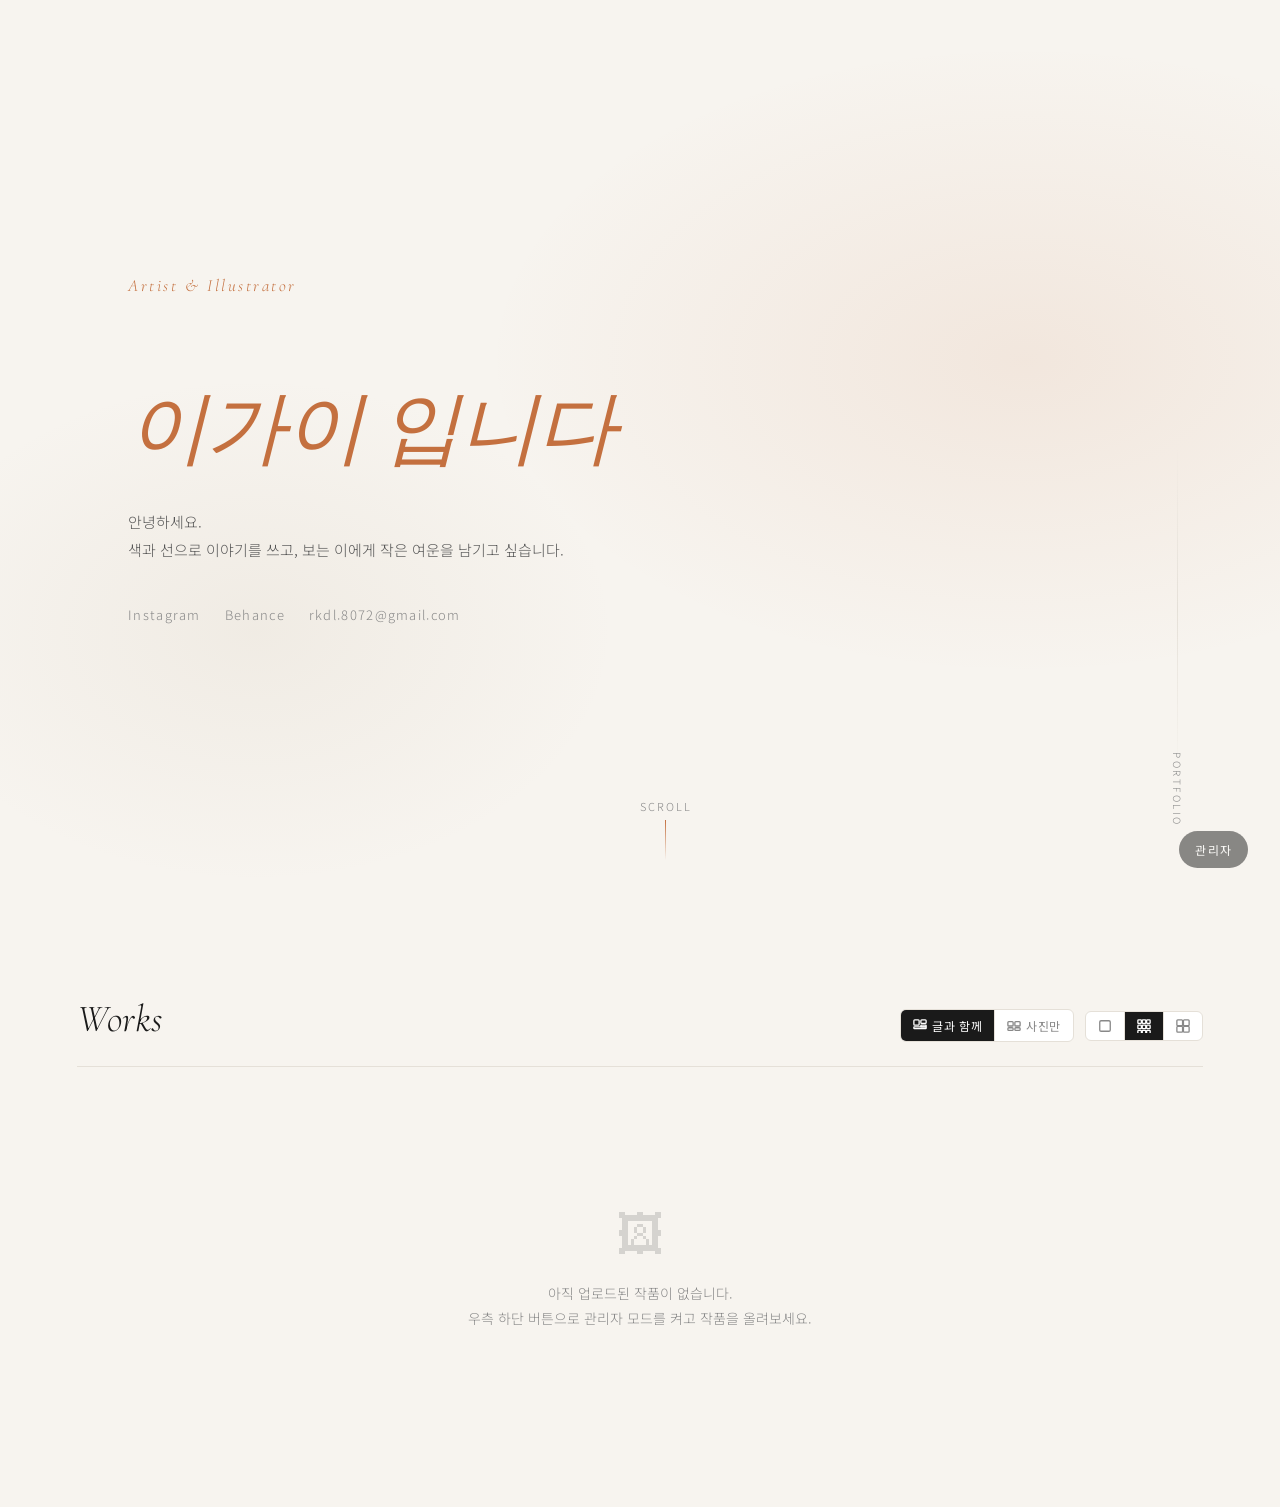
==== index.html @ 9c26d54c "Rename portfolio.html to index.html" ====
<!DOCTYPE html>
<html lang="ko">
<head>
<meta charset="UTF-8">
<meta name="viewport" content="width=device-width, initial-scale=1.0">
<title>My Portfolio</title>
<link rel="stylesheet" href="portfolio.css">
<link rel="preconnect" href="https://fonts.googleapis.com">
<link href="https://fonts.googleapis.com/css2?family=Cormorant+Garamond:ital,wght@0,300;0,400;0,600;1,300;1,400&family=Noto+Sans+KR:wght@300;400;500&display=swap" rel="stylesheet">

</head>
<body>

<!-- ── HERO ── -->
<section id="hero">
  <p class="hero-eyebrow">Artist & Illustrator</p>
  <h1 class="hero-name"><br><em>이가이 입니다</em></h1>
  <p class="hero-desc">
    안녕하세요. <br>
    색과 선으로 이야기를 쓰고, 보는 이에게 작은 여운을 남기고 싶습니다.
  </p>
  <div class="hero-links">
    <a href="#">Instagram</a>
    <a href="#">Behance</a>
    <a href="#">rkdl.8072@gmail.com</a>
  </div>
  <div class="hero-rule" data-text="PORTFOLIO"></div>
  <div class="scroll-hint">
    <span>Scroll</span>
    <div class="scroll-line"></div>
  </div>
</section>

<!-- ── GALLERY ── -->
<section id="gallery-section">
  <div class="section-header">
    <h2 class="section-title">Works</h2>
    <div style="display:flex;gap:0.7rem;align-items:center;flex-wrap:wrap;">

      <!-- Mode: photo only / with text -->
      <div class="ctrl-group">
        <button class="ctrl-btn active" id="btn-mode-full" onclick="setMode('full')">
          <svg viewBox="0 0 16 16" fill="none" stroke="currentColor" stroke-width="1.5">
            <rect x="1" y="1" width="6" height="6" rx="1"/><rect x="9" y="1" width="6" height="4" rx="1"/>
            <rect x="9" y="7" width="6" height="2" rx="0.5"/><rect x="1" y="9" width="14" height="2" rx="0.5"/>
          </svg>
          글과 함께
        </button>
        <button class="ctrl-btn" id="btn-mode-photo" onclick="setMode('photo')">
          <svg viewBox="0 0 16 16" fill="none" stroke="currentColor" stroke-width="1.5">
            <rect x="1" y="3" width="6" height="5" rx="1"/><rect x="9" y="3" width="6" height="5" rx="1"/>
            <rect x="1" y="10" width="6" height="3" rx="1"/><rect x="9" y="10" width="6" height="3" rx="1"/>
          </svg>
          사진만
        </button>
      </div>

      <!-- Grid size -->
      <div class="ctrl-group">
        <button class="ctrl-btn" id="btn-size-1" onclick="setGrid(1)" title="크게보기">
          <svg viewBox="0 0 16 16" fill="none" stroke="currentColor" stroke-width="1.5">
            <rect x="2" y="2" width="12" height="12" rx="1.5"/>
          </svg>
        </button>
        <button class="ctrl-btn active" id="btn-size-3" onclick="setGrid(3)" title="보통">
          <svg viewBox="0 0 16 16" fill="none" stroke="currentColor" stroke-width="1.5">
            <rect x="1" y="1" width="4" height="4" rx="0.8"/><rect x="6" y="1" width="4" height="4" rx="0.8"/><rect x="11" y="1" width="4" height="4" rx="0.8"/>
            <rect x="1" y="7" width="4" height="4" rx="0.8"/><rect x="6" y="7" width="4" height="4" rx="0.8"/><rect x="11" y="7" width="4" height="4" rx="0.8"/>
            <rect x="1" y="13" width="4" height="4" rx="0.8"/><rect x="6" y="13" width="4" height="4" rx="0.8"/><rect x="11" y="13" width="4" height="4" rx="0.8"/>
          </svg>
        </button>
        <button class="ctrl-btn" id="btn-size-2" onclick="setGrid(2)" title="작게보기">
          <svg viewBox="0 0 16 16" fill="none" stroke="currentColor" stroke-width="1.5">
            <rect x="1" y="1" width="6.5" height="6.5" rx="1"/><rect x="8.5" y="1" width="6.5" height="6.5" rx="1"/>
            <rect x="1" y="8.5" width="6.5" height="6.5" rx="1"/><rect x="8.5" y="8.5" width="6.5" height="6.5" rx="1"/>
          </svg>
        </button>
      </div>

      <!-- Upload (admin only) -->
      <button class="upload-btn" onclick="openUpload()">
        <svg width="14" height="14" viewBox="0 0 16 16" fill="none" stroke="currentColor" stroke-width="2">
          <line x1="8" y1="12" x2="8" y2="4"/><polyline points="4,8 8,4 12,8"/>
          <line x1="2" y1="14" x2="14" y2="14"/>
        </svg>
        업로드
      </button>
    </div>
  </div>

  <div id="gallery-grid" class="layout-grid-3 mode-full">
    <div class="empty-state">
      <div class="empty-icon">🖼</div>
      <p>아직 업로드된 작품이 없습니다.<br>우측 하단 버튼으로 관리자 모드를 켜고 작품을 올려보세요.</p>
    </div>
  </div>
</section>

<!-- ── LIGHTBOX ── -->
<div id="lightbox" onclick="closeLightbox(event)">
  <button class="lb-close" onclick="closeLightbox(null, true)">×</button>
  <div class="lb-inner">
    <div class="lb-img"><img id="lb-img-el" src="" alt=""></div>
    <div class="lb-info">
      <p class="lb-date" id="lb-date"></p>
      <h2 class="lb-title" id="lb-title"></h2>
      <p class="lb-desc" id="lb-desc"></p>
    </div>
  </div>
</div>

<!-- ── UPLOAD MODAL ── -->
<div id="upload-modal" onclick="closeUpload(event)">
  <div class="modal-box">
    <h3>새 작품 올리기</h3>
    <div class="form-group">
      <label>이미지</label>
      <div class="drop-zone" id="drop-zone" onclick="document.getElementById('file-input').click()">
        <svg width="28" height="28" viewBox="0 0 24 24" fill="none" stroke="#bbb" stroke-width="1.5">
          <rect x="3" y="3" width="18" height="18" rx="3"/>
          <circle cx="8.5" cy="8.5" r="1.5"/>
          <polyline points="21,15 16,10 5,21"/>
        </svg>
        <p>클릭하거나 이미지를 드래그하세요</p>
      </div>
      <input type="file" id="file-input" accept="image/*" style="display:none" onchange="previewFile(this)">
      <img id="preview-img" alt="미리보기">
    </div>
    <div class="form-group">
      <label>제목</label>
      <input type="text" id="input-title" placeholder="작품 제목">
    </div>
    <div class="form-group">
      <label>설명 (선택)</label>
      <textarea id="input-desc" placeholder="작품에 대한 이야기를 적어주세요..."></textarea>
    </div>
    <div class="modal-actions">
      <button class="btn-cancel" onclick="closeUpload(null, true)">취소</button>
      <button class="btn-submit" onclick="submitWork()">올리기</button>
    </div>
  </div>
</div>

<!-- Admin toggle -->
<button class="admin-toggle" id="admin-btn" onclick="toggleAdmin()">관리자</button>

<script>
  // ── State ──
  let works = JSON.parse(localStorage.getItem('portfolio-works') || '[]');
  let currentMode = 'full';
  let currentGrid = 3;
  let isAdmin = false;
  let fileData = null;

  // ── Render ──
  function render() {
    const grid = document.getElementById('gallery-grid');
    grid.innerHTML = '';

    if (works.length === 0) {
      grid.innerHTML = `<div class="empty-state">
        <div class="empty-icon">🖼</div>
        <p>아직 업로드된 작품이 없습니다.<br>우측 하단 버튼으로 관리자 모드를 켜고 작품을 올려보세요.</p>
      </div>`;
      return;
    }

    works.forEach((w, i) => {
      const card = document.createElement('div');
      card.className = 'card';
      card.innerHTML = `
        <div class="card-img-wrap" style="position:relative">
          <img src="${w.img}" alt="${w.title}" loading="lazy">
          <button class="card-delete" onclick="deleteWork(event, ${i})">×</button>
        </div>
        <div class="card-body">
          <p class="card-date">${w.date}</p>
          <h3 class="card-title">${w.title}</h3>
          <p class="card-desc">${w.desc || ''}</p>
        </div>`;
      card.querySelector('.card-img-wrap img').addEventListener('click', () => openLightbox(w));
      grid.appendChild(card);

      // stagger animation
      card.style.opacity = '0';
      card.style.transform = 'translateY(16px)';
      setTimeout(() => {
        card.style.transition = 'opacity 0.5s ease, transform 0.5s ease';
        card.style.opacity = '1';
        card.style.transform = 'translateY(0)';
      }, i * 60);
    });
  }

  // ── Layout controls ──
  function setMode(mode) {
    currentMode = mode;
    const grid = document.getElementById('gallery-grid');
    grid.classList.remove('mode-full', 'mode-photo');
    grid.classList.add('mode-' + mode);
    document.getElementById('btn-mode-full').classList.toggle('active', mode === 'full');
    document.getElementById('btn-mode-photo').classList.toggle('active', mode === 'photo');
  }

  function setGrid(n) {
    currentGrid = n;
    const grid = document.getElementById('gallery-grid');
    grid.classList.remove('layout-grid-1', 'layout-grid-2', 'layout-grid-3');
    grid.classList.add('layout-grid-' + n);
    [1,2,3].forEach(x => document.getElementById('btn-size-'+x).classList.toggle('active', x === n));
  }

  // ── Lightbox ──
  function openLightbox(w) {
    document.getElementById('lb-img-el').src = w.img;
    document.getElementById('lb-title').textContent = w.title;
    document.getElementById('lb-date').textContent = w.date;
    document.getElementById('lb-desc').textContent = w.desc || '';
    document.getElementById('lightbox').classList.add('open');
    document.body.style.overflow = 'hidden';
  }

  function closeLightbox(e, force) {
    if (!force && e && e.target !== document.getElementById('lightbox')) return;
    document.getElementById('lightbox').classList.remove('open');
    document.body.style.overflow = '';
  }

  // ── Upload ──
  function openUpload() {
    document.getElementById('upload-modal').classList.add('open');
    document.body.style.overflow = 'hidden';
  }

  function closeUpload(e, force) {
    if (!force && e && e.target !== document.getElementById('upload-modal')) return;
    document.getElementById('upload-modal').classList.remove('open');
    document.body.style.overflow = '';
    resetForm();
  }

  function resetForm() {
    fileData = null;
    document.getElementById('file-input').value = '';
    document.getElementById('input-title').value = '';
    document.getElementById('input-desc').value = '';
    document.getElementById('preview-img').style.display = 'none';
  }

  function previewFile(input) {
    if (!input.files[0]) return;
    const reader = new FileReader();
    reader.onload = e => {
      fileData = e.target.result;
      const img = document.getElementById('preview-img');
      img.src = fileData;
      img.style.display = 'block';
    };
    reader.readAsDataURL(input.files[0]);
  }

  function submitWork() {
    const title = document.getElementById('input-title').value.trim();
    if (!fileData) { alert('이미지를 선택해주세요.'); return; }
    if (!title) { alert('제목을 입력해주세요.'); return; }
    const now = new Date();
    const date = `${now.getFullYear()}.${String(now.getMonth()+1).padStart(2,'0')}.${String(now.getDate()).padStart(2,'0')}`;
    works.unshift({ img: fileData, title, desc: document.getElementById('input-desc').value.trim(), date });
    save();
    render();
    closeUpload(null, true);
  }

  function deleteWork(e, i) {
    e.stopPropagation();
    if (!confirm('이 작품을 삭제할까요?')) return;
    works.splice(i, 1);
    save();
    render();
  }

  function save() {
    try { localStorage.setItem('portfolio-works', JSON.stringify(works)); } catch(e) {}
  }

  // ── Admin ──
  function toggleAdmin() {
    isAdmin = !isAdmin;
    document.body.classList.toggle('admin-mode', isAdmin);
    document.getElementById('admin-btn').classList.toggle('active', isAdmin);
    document.getElementById('admin-btn').textContent = isAdmin ? '뷰어 모드' : '관리자';
  }

  // ── Drag & drop ──
  const dz = document.getElementById('drop-zone');
  dz.addEventListener('dragover', e => { e.preventDefault(); dz.classList.add('dragover'); });
  dz.addEventListener('dragleave', () => dz.classList.remove('dragover'));
  dz.addEventListener('drop', e => {
    e.preventDefault(); dz.classList.remove('dragover');
    const file = e.dataTransfer.files[0];
    if (file && file.type.startsWith('image/')) {
      const reader = new FileReader();
      reader.onload = ev => {
        fileData = ev.target.result;
        const img = document.getElementById('preview-img');
        img.src = fileData;
        img.style.display = 'block';
      };
      reader.readAsDataURL(file);
    }
  });

  // ESC close
  document.addEventListener('keydown', e => {
    if (e.key === 'Escape') {
      closeLightbox(null, true);
      closeUpload(null, true);
    }
  });

  // Init
  render();
</script>
</body>
</html>
---- portfolio.css ----
:root {
    --bg: #F7F4EF;
    --text: #1a1a1a;
    --sub: #888;
    --accent: #C4703F;
    --card-bg: #fff;
    --border: #E5E0D8;
    --overlay: rgba(247,244,239,0.92);
  }

  * { box-sizing: border-box; margin: 0; padding: 0; }

  body {
    background: var(--bg);
    color: var(--text);
    font-family: 'Noto Sans KR', sans-serif;
    font-weight: 300;
    min-height: 100vh;
  }

  /* ── HERO ── */
  #hero {
    min-height: 100vh;
    display: flex;
    flex-direction: column;
    justify-content: center;
    align-items: flex-start;
    padding: 0 10vw;
    position: relative;
    overflow: hidden;
  }

  #hero::before {
    content: '';
    position: absolute;
    inset: 0;
    background:
      radial-gradient(ellipse 60% 50% at 80% 40%, rgba(196,112,63,0.10) 0%, transparent 70%),
      radial-gradient(ellipse 40% 40% at 20% 70%, rgba(180,160,130,0.10) 0%, transparent 70%);
    pointer-events: none;
  }

  .hero-eyebrow {
    font-family: 'Cormorant Garamond', serif;
    font-style: italic;
    font-size: clamp(14px, 1.5vw, 17px);
    color: var(--accent);
    letter-spacing: 0.15em;
    margin-bottom: 1.2rem;
    opacity: 0;
    animation: fadeUp 0.8s 0.2s ease forwards;
  }

  .hero-name {
    font-family: 'Cormorant Garamond', serif;
    font-size: clamp(52px, 9vw, 80px);
    font-weight: 300;
    line-height: 0.95;
    letter-spacing: -0.02em;
    opacity: 0;
    animation: fadeUp 0.9s 0.4s ease forwards;
  }

  .hero-name em {
    font-style: italic;
    color: var(--accent);
  }

  .hero-name strong{
    
  }

  .hero-desc {
    margin-top: 2.5rem;
    max-width: 480px;
    font-size: clamp(13px, 1.3vw, 15px);
    line-height: 1.9;
    color: #555;
    opacity: 0;
    animation: fadeUp 0.9s 0.6s ease forwards;
  }

  .hero-links {
    margin-top: 2.5rem;
    display: flex;
    gap: 1.5rem;
    opacity: 0;
    animation: fadeUp 0.9s 0.8s ease forwards;
  }

  .hero-links a {
    font-size: 13px;
    letter-spacing: 0.1em;
    color: var(--sub);
    text-decoration: none;
    border-bottom: 1px solid transparent;
    transition: color 0.2s, border-color 0.2s;
  }

  .hero-links a:hover { color: var(--accent); border-color: var(--accent); }

  .scroll-hint {
    position: absolute;
    bottom: 2.5rem;
    left: 50%;
    transform: translateX(-50%);
    display: flex;
    flex-direction: column;
    align-items: center;
    gap: 6px;
    opacity: 0;
    animation: fadeUp 1s 1.2s ease forwards;
  }

  .scroll-hint span {
    font-size: 11px;
    letter-spacing: 0.18em;
    color: var(--sub);
    text-transform: uppercase;
  }

  .scroll-line {
    width: 1px;
    height: 40px;
    background: linear-gradient(to bottom, var(--accent), transparent);
    animation: scrollPulse 1.8s ease-in-out infinite;
  }

  /* ── GALLERY SECTION ── */
  #gallery-section {
    padding: 6rem 6vw;
    max-width: 1600px;
    margin: 0 auto;
  }

  .section-header {
    display: flex;
    justify-content: space-between;
    align-items: flex-end;
    margin-bottom: 3rem;
    border-bottom: 1px solid var(--border);
    padding-bottom: 1.5rem;
  }

  .section-title {
    font-family: 'Cormorant Garamond', serif;
    font-size: clamp(28px, 3vw, 40px);
    font-weight: 300;
    font-style: italic;
  }

  /* View controls */
  .view-controls {
    display: flex;
    align-items: center;
    gap: 0.5rem;
    flex-wrap: wrap;
  }

  .ctrl-group {
    display: flex;
    background: white;
    border: 1px solid var(--border);
    border-radius: 6px;
    overflow: hidden;
  }

  .ctrl-btn {
    background: none;
    border: none;
    padding: 7px 12px;
    cursor: pointer;
    font-size: 12px;
    letter-spacing: 0.05em;
    color: var(--sub);
    font-family: 'Noto Sans KR', sans-serif;
    font-weight: 400;
    transition: background 0.15s, color 0.15s;
    display: flex;
    align-items: center;
    gap: 5px;
    white-space: nowrap;
  }

  .ctrl-btn:not(:last-child) { border-right: 1px solid var(--border); }
  .ctrl-btn.active { background: var(--text); color: white; }
  .ctrl-btn:hover:not(.active) { background: var(--border); color: var(--text); }

  .ctrl-btn svg { width: 14px; height: 14px; flex-shrink: 0; }

  /* Upload button (admin) */
  .upload-btn {
    background: var(--accent);
    color: white;
    border: none;
    padding: 8px 18px;
    border-radius: 6px;
    font-size: 13px;
    font-family: 'Noto Sans KR', sans-serif;
    cursor: pointer;
    display: flex;
    align-items: center;
    gap: 6px;
    transition: opacity 0.2s;
  }

  .upload-btn:hover { opacity: 0.85; }

  /* ── GRID ── */
  #gallery-grid {
    display: grid;
    gap: 20px;
    transition: gap 0.3s;
  }

  #gallery-grid.layout-grid-3 { grid-template-columns: repeat(3, 1fr); }
  #gallery-grid.layout-grid-2 { grid-template-columns: repeat(2, 1fr); }
  #gallery-grid.layout-grid-1 { grid-template-columns: 1fr; }

  @media (max-width: 900px) {
    #gallery-grid.layout-grid-3 { grid-template-columns: repeat(2, 1fr); }
  }
  @media (max-width: 600px) {
    #gallery-grid.layout-grid-3,
    #gallery-grid.layout-grid-2 { grid-template-columns: 1fr; }
  }

  /* ── CARD ── */
  .card {
    background: var(--card-bg);
    border: 1px solid var(--border);
    border-radius: 10px;
    overflow: hidden;
    transition: transform 0.25s ease, box-shadow 0.25s ease;
    cursor: pointer;
  }

  .card:hover {
    transform: translateY(-4px);
    box-shadow: 0 16px 40px rgba(0,0,0,0.09);
  }

  .card-img-wrap {
    position: relative;
    overflow: hidden;
    background: #f0ece6;
  }

  .card-img-wrap img {
    width: 100%;
    height: 100%;
    object-fit: cover;
    display: block;
    transition: transform 0.4s ease;
  }

  .card:hover .card-img-wrap img { transform: scale(1.03); }

  /* Aspect ratios */
  #gallery-grid.layout-grid-3 .card-img-wrap,
  #gallery-grid.layout-grid-2 .card-img-wrap { aspect-ratio: 4/3; }
  #gallery-grid.layout-grid-1 .card-img-wrap { aspect-ratio: 16/7; }

  .card-body {
    padding: 1.1rem 1.3rem 1.3rem;
  }

  /* text-hide mode */
  .mode-photo .card-body { display: none; }
  .mode-photo .card-img-wrap { aspect-ratio: 1/1 !important; }

  .card-date {
    font-size: 11px;
    color: var(--sub);
    letter-spacing: 0.08em;
    margin-bottom: 0.5rem;
  }

  .card-title {
    font-family: 'Cormorant Garamond', serif;
    font-size: 18px;
    font-weight: 400;
    margin-bottom: 0.5rem;
  }

  .card-desc {
    font-size: 13px;
    color: #666;
    line-height: 1.75;
    display: -webkit-box;
    -webkit-line-clamp: 3;
    -webkit-box-orient: vertical;
    overflow: hidden;
  }

  /* ── LIGHTBOX ── */
  #lightbox {
    display: none;
    position: fixed;
    inset: 0;
    background: rgba(15,12,10,0.92);
    z-index: 1000;
    align-items: center;
    justify-content: center;
    padding: 2rem;
    backdrop-filter: blur(6px);
  }

  #lightbox.open { display: flex; }

  .lb-inner {
    background: var(--card-bg);
    border-radius: 12px;
    overflow: hidden;
    max-width: 900px;
    width: 100%;
    max-height: 90vh;
    display: grid;
    grid-template-columns: 1fr 300px;
    animation: fadeIn 0.25s ease;
  }

  @media (max-width: 700px) {
    .lb-inner { grid-template-columns: 1fr; grid-template-rows: auto auto; }
  }

  .lb-img { background: #f0ece6; overflow: hidden; }
  .lb-img img { width: 100%; height: 100%; object-fit: contain; max-height: 80vh; display: block; }

  .lb-info {
    padding: 2rem;
    display: flex;
    flex-direction: column;
    gap: 1rem;
    overflow-y: auto;
    border-left: 1px solid var(--border);
  }

  .lb-close {
    position: absolute;
    top: 1.5rem;
    right: 1.5rem;
    background: none;
    border: none;
    color: white;
    font-size: 28px;
    cursor: pointer;
    opacity: 0.7;
    transition: opacity 0.2s;
  }

  .lb-close:hover { opacity: 1; }

  .lb-title {
    font-family: 'Cormorant Garamond', serif;
    font-size: 26px;
    font-weight: 400;
  }

  .lb-date { font-size: 12px; color: var(--sub); letter-spacing: 0.1em; }

  .lb-desc {
    font-size: 14px;
    color: #555;
    line-height: 1.85;
    flex: 1;
  }

  /* ── UPLOAD MODAL ── */
  #upload-modal {
    display: none;
    position: fixed;
    inset: 0;
    background: rgba(0,0,0,0.5);
    z-index: 999;
    align-items: center;
    justify-content: center;
    padding: 2rem;
    backdrop-filter: blur(4px);
  }

  #upload-modal.open { display: flex; }

  .modal-box {
    background: var(--card-bg);
    border-radius: 12px;
    padding: 2.5rem;
    width: 100%;
    max-width: 520px;
    animation: fadeIn 0.25s ease;
  }

  .modal-box h3 {
    font-family: 'Cormorant Garamond', serif;
    font-size: 24px;
    font-weight: 400;
    margin-bottom: 1.8rem;
  }

  .form-group {
    margin-bottom: 1.2rem;
    display: flex;
    flex-direction: column;
    gap: 6px;
  }

  .form-group label {
    font-size: 12px;
    letter-spacing: 0.1em;
    color: var(--sub);
    text-transform: uppercase;
  }

  .form-group input,
  .form-group textarea {
    border: 1px solid var(--border);
    border-radius: 6px;
    padding: 10px 12px;
    font-size: 14px;
    font-family: 'Noto Sans KR', sans-serif;
    font-weight: 300;
    background: var(--bg);
    color: var(--text);
    outline: none;
    transition: border-color 0.2s;
  }

  .form-group input:focus,
  .form-group textarea:focus { border-color: var(--accent); }

  .form-group textarea { resize: vertical; min-height: 90px; }

  .drop-zone {
    border: 2px dashed var(--border);
    border-radius: 8px;
    padding: 2rem;
    text-align: center;
    cursor: pointer;
    transition: border-color 0.2s, background 0.2s;
  }

  .drop-zone:hover, .drop-zone.dragover {
    border-color: var(--accent);
    background: rgba(196,112,63,0.04);
  }

  .drop-zone p { font-size: 13px; color: var(--sub); margin-top: 0.5rem; }

  #preview-img {
    max-width: 100%;
    max-height: 180px;
    border-radius: 6px;
    margin-top: 0.8rem;
    display: none;
    object-fit: cover;
  }

  .modal-actions {
    display: flex;
    justify-content: flex-end;
    gap: 0.8rem;
    margin-top: 1.8rem;
  }

  .btn-cancel {
    background: none;
    border: 1px solid var(--border);
    padding: 9px 20px;
    border-radius: 6px;
    cursor: pointer;
    font-size: 13px;
    font-family: 'Noto Sans KR', sans-serif;
    transition: background 0.15s;
  }

  .btn-cancel:hover { background: var(--border); }

  .btn-submit {
    background: var(--accent);
    color: white;
    border: none;
    padding: 9px 22px;
    border-radius: 6px;
    cursor: pointer;
    font-size: 13px;
    font-family: 'Noto Sans KR', sans-serif;
    transition: opacity 0.2s;
  }

  .btn-submit:hover { opacity: 0.85; }

  /* Empty state */
  .empty-state {
    grid-column: 1 / -1;
    text-align: center;
    padding: 5rem 2rem;
    color: var(--sub);
  }

  .empty-state .empty-icon { font-size: 48px; margin-bottom: 1rem; opacity: 0.3; }
  .empty-state p { font-size: 14px; line-height: 1.8; }

  /* Animations */
  @keyframes fadeUp {
    from { opacity: 0; transform: translateY(20px); }
    to { opacity: 1; transform: translateY(0); }
  }

  @keyframes fadeIn {
    from { opacity: 0; transform: scale(0.97); }
    to { opacity: 1; transform: scale(1); }
  }

  @keyframes scrollPulse {
    0%, 100% { opacity: 0.3; transform: scaleY(1); }
    50% { opacity: 1; transform: scaleY(1.1); }
  }

  /* Admin toggle (subtle) */
  .admin-toggle {
    position: fixed;
    bottom: 2rem;
    right: 2rem;
    background: var(--text);
    color: white;
    border: none;
    padding: 10px 16px;
    border-radius: 30px;
    font-size: 12px;
    letter-spacing: 0.1em;
    cursor: pointer;
    opacity: 0.5;
    transition: opacity 0.2s;
    z-index: 100;
    font-family: 'Noto Sans KR', sans-serif;
  }

  .admin-toggle:hover { opacity: 0.9; }
  .admin-toggle.active { background: var(--accent); opacity: 0.9; }

  /* Decorative line on hero */
  .hero-rule {
    position: absolute;
    right: 8vw;
    top: 50%;
    transform: translateY(-50%);
    width: 1px;
    height: 35vh;
    background: linear-gradient(to bottom, transparent, var(--border), transparent);
    opacity: 0;
    animation: fadeUp 1.2s 1s ease forwards;
  }

  .hero-rule::after {
    content: attr(data-text);
    position: absolute;
    bottom: -2rem;
    left: 50%;
    transform: translateX(-50%) rotate(90deg);
    transform-origin: center center;
    font-size: 10px;
    letter-spacing: 0.25em;
    color: var(--sub);
    white-space: nowrap;
  }

  /* Card delete button (admin mode) */
  .card-delete {
    display: none;
    position: absolute;
    top: 8px;
    right: 8px;
    background: rgba(0,0,0,0.55);
    color: white;
    border: none;
    border-radius: 50%;
    width: 28px;
    height: 28px;
    font-size: 14px;
    cursor: pointer;
    align-items: center;
    justify-content: center;
    z-index: 10;
    transition: background 0.2s;
  }

  .card-delete:hover { background: #e53e3e; }

  body.admin-mode .card-delete { display: flex; }
  body.admin-mode .upload-btn { display: flex !important; }

  .upload-btn { display: none; }
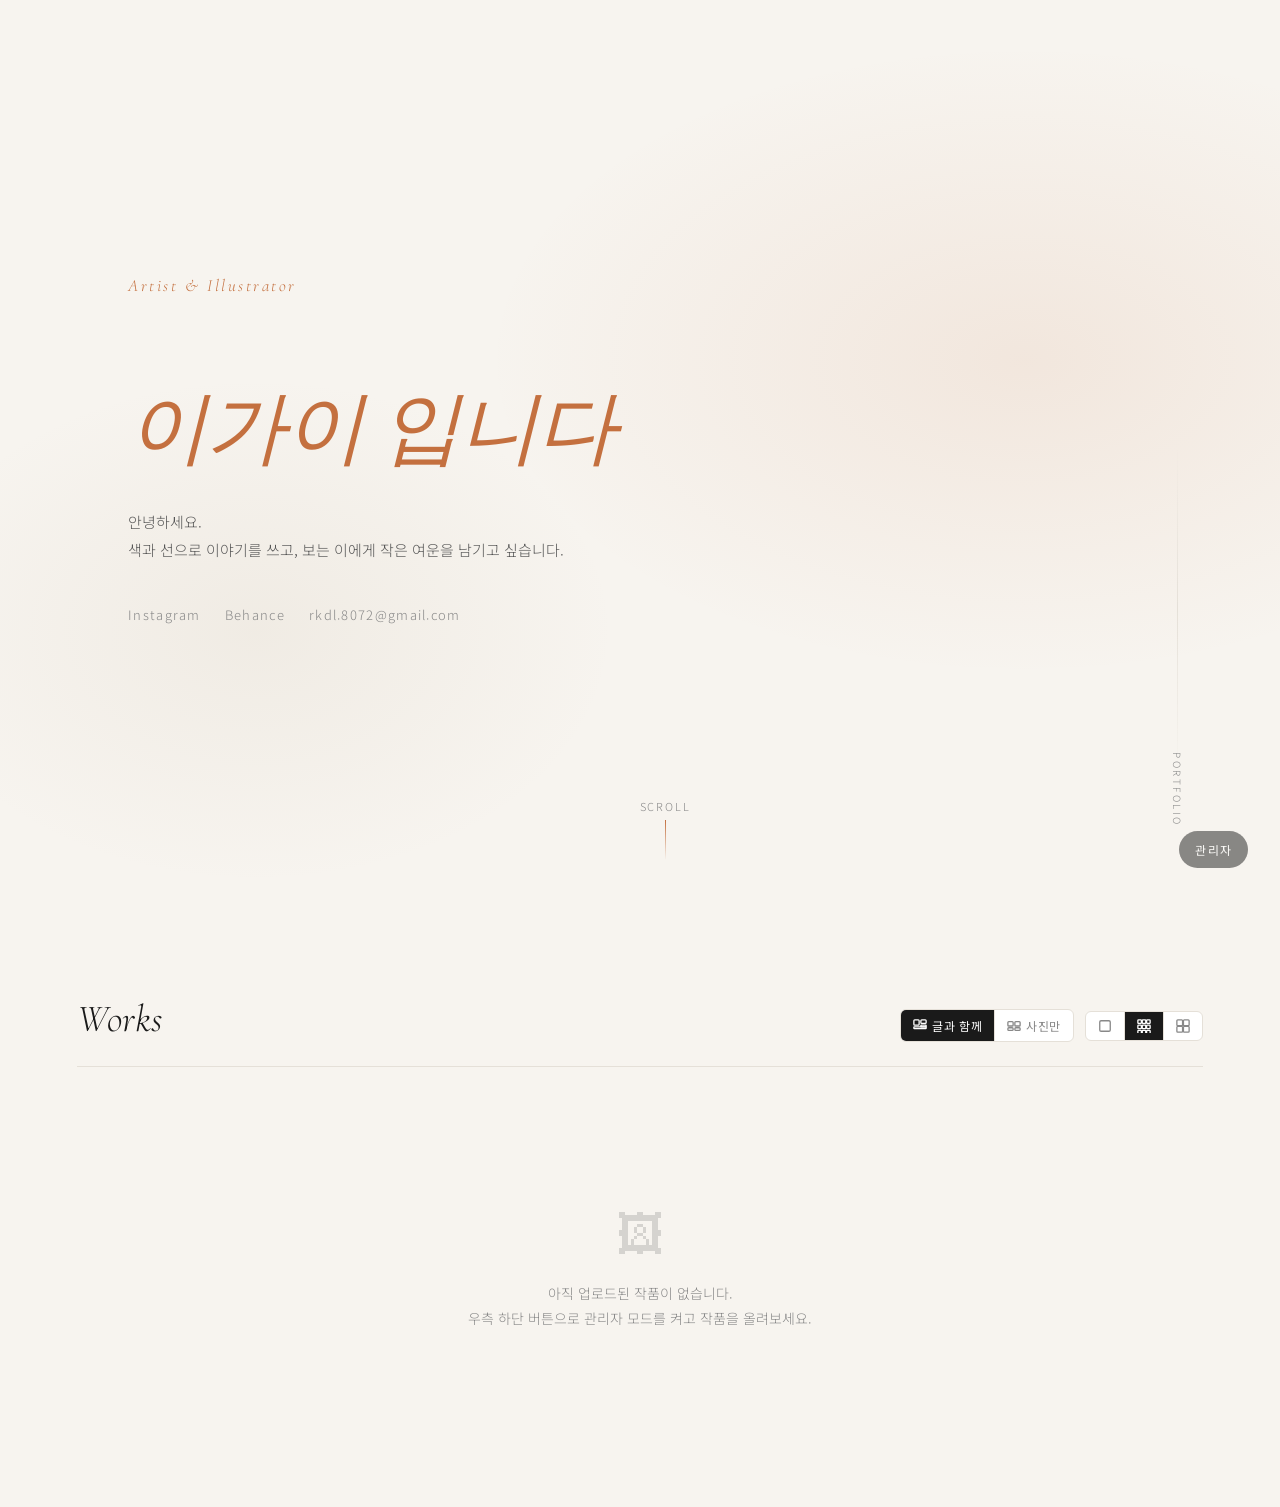
==== commit 3d802295: "Add files via upload" ====
--- a/index.html
+++ b/index.html
@@ -1,325 +1,461 @@
-<!DOCTYPE html>
-<html lang="ko">
-<head>
-<meta charset="UTF-8">
-<meta name="viewport" content="width=device-width, initial-scale=1.0">
-<title>My Portfolio</title>
-<link rel="stylesheet" href="portfolio.css">
-<link rel="preconnect" href="https://fonts.googleapis.com">
-<link href="https://fonts.googleapis.com/css2?family=Cormorant+Garamond:ital,wght@0,300;0,400;0,600;1,300;1,400&family=Noto+Sans+KR:wght@300;400;500&display=swap" rel="stylesheet">
-
-</head>
-<body>
-
-<!-- ── HERO ── -->
-<section id="hero">
-  <p class="hero-eyebrow">Artist & Illustrator</p>
-  <h1 class="hero-name"><br><em>이가이 입니다</em></h1>
-  <p class="hero-desc">
-    안녕하세요. <br>
-    색과 선으로 이야기를 쓰고, 보는 이에게 작은 여운을 남기고 싶습니다.
-  </p>
-  <div class="hero-links">
-    <a href="#">Instagram</a>
-    <a href="#">Behance</a>
-    <a href="#">rkdl.8072@gmail.com</a>
-  </div>
-  <div class="hero-rule" data-text="PORTFOLIO"></div>
-  <div class="scroll-hint">
-    <span>Scroll</span>
-    <div class="scroll-line"></div>
-  </div>
-</section>
-
-<!-- ── GALLERY ── -->
-<section id="gallery-section">
-  <div class="section-header">
-    <h2 class="section-title">Works</h2>
-    <div style="display:flex;gap:0.7rem;align-items:center;flex-wrap:wrap;">
-
-      <!-- Mode: photo only / with text -->
-      <div class="ctrl-group">
-        <button class="ctrl-btn active" id="btn-mode-full" onclick="setMode('full')">
-          <svg viewBox="0 0 16 16" fill="none" stroke="currentColor" stroke-width="1.5">
-            <rect x="1" y="1" width="6" height="6" rx="1"/><rect x="9" y="1" width="6" height="4" rx="1"/>
-            <rect x="9" y="7" width="6" height="2" rx="0.5"/><rect x="1" y="9" width="14" height="2" rx="0.5"/>
-          </svg>
-          글과 함께
-        </button>
-        <button class="ctrl-btn" id="btn-mode-photo" onclick="setMode('photo')">
-          <svg viewBox="0 0 16 16" fill="none" stroke="currentColor" stroke-width="1.5">
-            <rect x="1" y="3" width="6" height="5" rx="1"/><rect x="9" y="3" width="6" height="5" rx="1"/>
-            <rect x="1" y="10" width="6" height="3" rx="1"/><rect x="9" y="10" width="6" height="3" rx="1"/>
-          </svg>
-          사진만
-        </button>
-      </div>
-
-      <!-- Grid size -->
-      <div class="ctrl-group">
-        <button class="ctrl-btn" id="btn-size-1" onclick="setGrid(1)" title="크게보기">
-          <svg viewBox="0 0 16 16" fill="none" stroke="currentColor" stroke-width="1.5">
-            <rect x="2" y="2" width="12" height="12" rx="1.5"/>
-          </svg>
-        </button>
-        <button class="ctrl-btn active" id="btn-size-3" onclick="setGrid(3)" title="보통">
-          <svg viewBox="0 0 16 16" fill="none" stroke="currentColor" stroke-width="1.5">
-            <rect x="1" y="1" width="4" height="4" rx="0.8"/><rect x="6" y="1" width="4" height="4" rx="0.8"/><rect x="11" y="1" width="4" height="4" rx="0.8"/>
-            <rect x="1" y="7" width="4" height="4" rx="0.8"/><rect x="6" y="7" width="4" height="4" rx="0.8"/><rect x="11" y="7" width="4" height="4" rx="0.8"/>
-            <rect x="1" y="13" width="4" height="4" rx="0.8"/><rect x="6" y="13" width="4" height="4" rx="0.8"/><rect x="11" y="13" width="4" height="4" rx="0.8"/>
-          </svg>
-        </button>
-        <button class="ctrl-btn" id="btn-size-2" onclick="setGrid(2)" title="작게보기">
-          <svg viewBox="0 0 16 16" fill="none" stroke="currentColor" stroke-width="1.5">
-            <rect x="1" y="1" width="6.5" height="6.5" rx="1"/><rect x="8.5" y="1" width="6.5" height="6.5" rx="1"/>
-            <rect x="1" y="8.5" width="6.5" height="6.5" rx="1"/><rect x="8.5" y="8.5" width="6.5" height="6.5" rx="1"/>
-          </svg>
-        </button>
-      </div>
-
-      <!-- Upload (admin only) -->
-      <button class="upload-btn" onclick="openUpload()">
-        <svg width="14" height="14" viewBox="0 0 16 16" fill="none" stroke="currentColor" stroke-width="2">
-          <line x1="8" y1="12" x2="8" y2="4"/><polyline points="4,8 8,4 12,8"/>
-          <line x1="2" y1="14" x2="14" y2="14"/>
-        </svg>
-        업로드
-      </button>
-    </div>
-  </div>
-
-  <div id="gallery-grid" class="layout-grid-3 mode-full">
-    <div class="empty-state">
-      <div class="empty-icon">🖼</div>
-      <p>아직 업로드된 작품이 없습니다.<br>우측 하단 버튼으로 관리자 모드를 켜고 작품을 올려보세요.</p>
-    </div>
-  </div>
-</section>
-
-<!-- ── LIGHTBOX ── -->
-<div id="lightbox" onclick="closeLightbox(event)">
-  <button class="lb-close" onclick="closeLightbox(null, true)">×</button>
-  <div class="lb-inner">
-    <div class="lb-img"><img id="lb-img-el" src="" alt=""></div>
-    <div class="lb-info">
-      <p class="lb-date" id="lb-date"></p>
-      <h2 class="lb-title" id="lb-title"></h2>
-      <p class="lb-desc" id="lb-desc"></p>
-    </div>
-  </div>
-</div>
-
-<!-- ── UPLOAD MODAL ── -->
-<div id="upload-modal" onclick="closeUpload(event)">
-  <div class="modal-box">
-    <h3>새 작품 올리기</h3>
-    <div class="form-group">
-      <label>이미지</label>
-      <div class="drop-zone" id="drop-zone" onclick="document.getElementById('file-input').click()">
-        <svg width="28" height="28" viewBox="0 0 24 24" fill="none" stroke="#bbb" stroke-width="1.5">
-          <rect x="3" y="3" width="18" height="18" rx="3"/>
-          <circle cx="8.5" cy="8.5" r="1.5"/>
-          <polyline points="21,15 16,10 5,21"/>
-        </svg>
-        <p>클릭하거나 이미지를 드래그하세요</p>
-      </div>
-      <input type="file" id="file-input" accept="image/*" style="display:none" onchange="previewFile(this)">
-      <img id="preview-img" alt="미리보기">
-    </div>
-    <div class="form-group">
-      <label>제목</label>
-      <input type="text" id="input-title" placeholder="작품 제목">
-    </div>
-    <div class="form-group">
-      <label>설명 (선택)</label>
-      <textarea id="input-desc" placeholder="작품에 대한 이야기를 적어주세요..."></textarea>
-    </div>
-    <div class="modal-actions">
-      <button class="btn-cancel" onclick="closeUpload(null, true)">취소</button>
-      <button class="btn-submit" onclick="submitWork()">올리기</button>
-    </div>
-  </div>
-</div>
-
-<!-- Admin toggle -->
-<button class="admin-toggle" id="admin-btn" onclick="toggleAdmin()">관리자</button>
-
-<script>
-  // ── State ──
-  let works = JSON.parse(localStorage.getItem('portfolio-works') || '[]');
-  let currentMode = 'full';
-  let currentGrid = 3;
-  let isAdmin = false;
-  let fileData = null;
-
-  // ── Render ──
-  function render() {
-    const grid = document.getElementById('gallery-grid');
-    grid.innerHTML = '';
-
-    if (works.length === 0) {
-      grid.innerHTML = `<div class="empty-state">
-        <div class="empty-icon">🖼</div>
-        <p>아직 업로드된 작품이 없습니다.<br>우측 하단 버튼으로 관리자 모드를 켜고 작품을 올려보세요.</p>
-      </div>`;
-      return;
-    }
-
-    works.forEach((w, i) => {
-      const card = document.createElement('div');
-      card.className = 'card';
-      card.innerHTML = `
-        <div class="card-img-wrap" style="position:relative">
-          <img src="${w.img}" alt="${w.title}" loading="lazy">
-          <button class="card-delete" onclick="deleteWork(event, ${i})">×</button>
-        </div>
-        <div class="card-body">
-          <p class="card-date">${w.date}</p>
-          <h3 class="card-title">${w.title}</h3>
-          <p class="card-desc">${w.desc || ''}</p>
-        </div>`;
-      card.querySelector('.card-img-wrap img').addEventListener('click', () => openLightbox(w));
-      grid.appendChild(card);
-
-      // stagger animation
-      card.style.opacity = '0';
-      card.style.transform = 'translateY(16px)';
-      setTimeout(() => {
-        card.style.transition = 'opacity 0.5s ease, transform 0.5s ease';
-        card.style.opacity = '1';
-        card.style.transform = 'translateY(0)';
-      }, i * 60);
-    });
-  }
-
-  // ── Layout controls ──
-  function setMode(mode) {
-    currentMode = mode;
-    const grid = document.getElementById('gallery-grid');
-    grid.classList.remove('mode-full', 'mode-photo');
-    grid.classList.add('mode-' + mode);
-    document.getElementById('btn-mode-full').classList.toggle('active', mode === 'full');
-    document.getElementById('btn-mode-photo').classList.toggle('active', mode === 'photo');
-  }
-
-  function setGrid(n) {
-    currentGrid = n;
-    const grid = document.getElementById('gallery-grid');
-    grid.classList.remove('layout-grid-1', 'layout-grid-2', 'layout-grid-3');
-    grid.classList.add('layout-grid-' + n);
-    [1,2,3].forEach(x => document.getElementById('btn-size-'+x).classList.toggle('active', x === n));
-  }
-
-  // ── Lightbox ──
-  function openLightbox(w) {
-    document.getElementById('lb-img-el').src = w.img;
-    document.getElementById('lb-title').textContent = w.title;
-    document.getElementById('lb-date').textContent = w.date;
-    document.getElementById('lb-desc').textContent = w.desc || '';
-    document.getElementById('lightbox').classList.add('open');
-    document.body.style.overflow = 'hidden';
-  }
-
-  function closeLightbox(e, force) {
-    if (!force && e && e.target !== document.getElementById('lightbox')) return;
-    document.getElementById('lightbox').classList.remove('open');
-    document.body.style.overflow = '';
-  }
-
-  // ── Upload ──
-  function openUpload() {
-    document.getElementById('upload-modal').classList.add('open');
-    document.body.style.overflow = 'hidden';
-  }
-
-  function closeUpload(e, force) {
-    if (!force && e && e.target !== document.getElementById('upload-modal')) return;
-    document.getElementById('upload-modal').classList.remove('open');
-    document.body.style.overflow = '';
-    resetForm();
-  }
-
-  function resetForm() {
-    fileData = null;
-    document.getElementById('file-input').value = '';
-    document.getElementById('input-title').value = '';
-    document.getElementById('input-desc').value = '';
-    document.getElementById('preview-img').style.display = 'none';
-  }
-
-  function previewFile(input) {
-    if (!input.files[0]) return;
-    const reader = new FileReader();
-    reader.onload = e => {
-      fileData = e.target.result;
-      const img = document.getElementById('preview-img');
-      img.src = fileData;
-      img.style.display = 'block';
-    };
-    reader.readAsDataURL(input.files[0]);
-  }
-
-  function submitWork() {
-    const title = document.getElementById('input-title').value.trim();
-    if (!fileData) { alert('이미지를 선택해주세요.'); return; }
-    if (!title) { alert('제목을 입력해주세요.'); return; }
-    const now = new Date();
-    const date = `${now.getFullYear()}.${String(now.getMonth()+1).padStart(2,'0')}.${String(now.getDate()).padStart(2,'0')}`;
-    works.unshift({ img: fileData, title, desc: document.getElementById('input-desc').value.trim(), date });
-    save();
-    render();
-    closeUpload(null, true);
-  }
-
-  function deleteWork(e, i) {
-    e.stopPropagation();
-    if (!confirm('이 작품을 삭제할까요?')) return;
-    works.splice(i, 1);
-    save();
-    render();
-  }
-
-  function save() {
-    try { localStorage.setItem('portfolio-works', JSON.stringify(works)); } catch(e) {}
-  }
-
-  // ── Admin ──
-  function toggleAdmin() {
-    isAdmin = !isAdmin;
-    document.body.classList.toggle('admin-mode', isAdmin);
-    document.getElementById('admin-btn').classList.toggle('active', isAdmin);
-    document.getElementById('admin-btn').textContent = isAdmin ? '뷰어 모드' : '관리자';
-  }
-
-  // ── Drag & drop ──
-  const dz = document.getElementById('drop-zone');
-  dz.addEventListener('dragover', e => { e.preventDefault(); dz.classList.add('dragover'); });
-  dz.addEventListener('dragleave', () => dz.classList.remove('dragover'));
-  dz.addEventListener('drop', e => {
-    e.preventDefault(); dz.classList.remove('dragover');
-    const file = e.dataTransfer.files[0];
-    if (file && file.type.startsWith('image/')) {
-      const reader = new FileReader();
-      reader.onload = ev => {
-        fileData = ev.target.result;
-        const img = document.getElementById('preview-img');
-        img.src = fileData;
-        img.style.display = 'block';
-      };
-      reader.readAsDataURL(file);
-    }
-  });
-
-  // ESC close
-  document.addEventListener('keydown', e => {
-    if (e.key === 'Escape') {
-      closeLightbox(null, true);
-      closeUpload(null, true);
-    }
-  });
-
-  // Init
-  render();
-</script>
-</body>
-</html>
+<!DOCTYPE html>
+<html lang="ko">
+<head>
+<meta charset="UTF-8">
+<meta name="viewport" content="width=device-width, initial-scale=1.0">
+<title>My Portfolio</title>
+<link rel="stylesheet" href="portfolio.css">
+<link rel="preconnect" href="https://fonts.googleapis.com">
+<link href="https://fonts.googleapis.com/css2?family=Cormorant+Garamond:ital,wght@0,300;0,400;0,600;1,300;1,400&family=Noto+Sans+KR:wght@300;400;500&display=swap" rel="stylesheet">
+<style>
+  /* ── 비밀번호 모달 ── */
+  #pw-modal {
+    display: none;
+    position: fixed;
+    inset: 0;
+    background: rgba(0,0,0,0.45);
+    z-index: 1100;
+    align-items: center;
+    justify-content: center;
+    backdrop-filter: blur(4px);
+  }
+  #pw-modal.open { display: flex; }
+
+  .pw-box {
+    background: #fff;
+    border-radius: 12px;
+    padding: 2.2rem 2.4rem 2rem;
+    width: 100%;
+    max-width: 340px;
+    text-align: center;
+    animation: fadeIn 0.2s ease;
+  }
+
+  .pw-title {
+    font-family: 'Cormorant Garamond', serif;
+    font-size: 22px;
+    font-weight: 400;
+    color: #1a1a1a;
+    margin-bottom: 0.4rem;
+  }
+
+  .pw-sub {
+    font-size: 13px;
+    color: #888;
+    margin-bottom: 1.4rem;
+    font-family: 'Noto Sans KR', sans-serif;
+    font-weight: 300;
+  }
+
+  .pw-input {
+    width: 100%;
+    border: 1.5px solid #E5E0D8;
+    border-radius: 8px;
+    padding: 11px 14px;
+    font-size: 20px;
+    text-align: center;
+    letter-spacing: 0.4em;
+    font-family: 'Noto Sans KR', sans-serif;
+    outline: none;
+    transition: border-color 0.2s;
+    box-sizing: border-box;
+  }
+  .pw-input:focus { border-color: #C4703F; }
+
+  .pw-error {
+    font-size: 12px;
+    color: #e53e3e;
+    margin: 0.6rem 0 0;
+    min-height: 18px;
+    font-family: 'Noto Sans KR', sans-serif;
+  }
+
+  .pw-actions {
+    display: flex;
+    gap: 0.7rem;
+    margin-top: 1.4rem;
+    justify-content: center;
+  }
+
+  @keyframes shake {
+    0%,100% { transform: translateX(0); }
+    20%      { transform: translateX(-8px); }
+    40%      { transform: translateX(8px); }
+    60%      { transform: translateX(-5px); }
+    80%      { transform: translateX(5px); }
+  }
+  .pw-box.shake { animation: shake 0.35s ease; }
+</style>
+</head>
+<body>
+
+<!-- ── HERO ── -->
+<section id="hero">
+  <p class="hero-eyebrow">Artist & Illustrator</p>
+  <h1 class="hero-name"><br><em>이가이 입니다</em></h1>
+  <p class="hero-desc">
+    안녕하세요. <br>
+    색과 선으로 이야기를 쓰고, 보는 이에게 작은 여운을 남기고 싶습니다.
+  </p>
+  <div class="hero-links">
+    <a href="#">Instagram</a>
+    <a href="#">Behance</a>
+    <a href="#">rkdl.8072@gmail.com</a>
+  </div>
+  <div class="hero-rule" data-text="PORTFOLIO"></div>
+  <div class="scroll-hint">
+    <span>Scroll</span>
+    <div class="scroll-line"></div>
+  </div>
+</section>
+
+<!-- ── GALLERY ── -->
+<section id="gallery-section">
+  <div class="section-header">
+    <h2 class="section-title">Works</h2>
+    <div style="display:flex;gap:0.7rem;align-items:center;flex-wrap:wrap;">
+
+      <!-- Mode: photo only / with text -->
+      <div class="ctrl-group">
+        <button class="ctrl-btn active" id="btn-mode-full" onclick="setMode('full')">
+          <svg viewBox="0 0 16 16" fill="none" stroke="currentColor" stroke-width="1.5">
+            <rect x="1" y="1" width="6" height="6" rx="1"/><rect x="9" y="1" width="6" height="4" rx="1"/>
+            <rect x="9" y="7" width="6" height="2" rx="0.5"/><rect x="1" y="9" width="14" height="2" rx="0.5"/>
+          </svg>
+          글과 함께
+        </button>
+        <button class="ctrl-btn" id="btn-mode-photo" onclick="setMode('photo')">
+          <svg viewBox="0 0 16 16" fill="none" stroke="currentColor" stroke-width="1.5">
+            <rect x="1" y="3" width="6" height="5" rx="1"/><rect x="9" y="3" width="6" height="5" rx="1"/>
+            <rect x="1" y="10" width="6" height="3" rx="1"/><rect x="9" y="10" width="6" height="3" rx="1"/>
+          </svg>
+          사진만
+        </button>
+      </div>
+
+      <!-- Grid size -->
+      <div class="ctrl-group">
+        <button class="ctrl-btn" id="btn-size-1" onclick="setGrid(1)" title="크게보기">
+          <svg viewBox="0 0 16 16" fill="none" stroke="currentColor" stroke-width="1.5">
+            <rect x="2" y="2" width="12" height="12" rx="1.5"/>
+          </svg>
+        </button>
+        <button class="ctrl-btn active" id="btn-size-3" onclick="setGrid(3)" title="보통">
+          <svg viewBox="0 0 16 16" fill="none" stroke="currentColor" stroke-width="1.5">
+            <rect x="1" y="1" width="4" height="4" rx="0.8"/><rect x="6" y="1" width="4" height="4" rx="0.8"/><rect x="11" y="1" width="4" height="4" rx="0.8"/>
+            <rect x="1" y="7" width="4" height="4" rx="0.8"/><rect x="6" y="7" width="4" height="4" rx="0.8"/><rect x="11" y="7" width="4" height="4" rx="0.8"/>
+            <rect x="1" y="13" width="4" height="4" rx="0.8"/><rect x="6" y="13" width="4" height="4" rx="0.8"/><rect x="11" y="13" width="4" height="4" rx="0.8"/>
+          </svg>
+        </button>
+        <button class="ctrl-btn" id="btn-size-2" onclick="setGrid(2)" title="작게보기">
+          <svg viewBox="0 0 16 16" fill="none" stroke="currentColor" stroke-width="1.5">
+            <rect x="1" y="1" width="6.5" height="6.5" rx="1"/><rect x="8.5" y="1" width="6.5" height="6.5" rx="1"/>
+            <rect x="1" y="8.5" width="6.5" height="6.5" rx="1"/><rect x="8.5" y="8.5" width="6.5" height="6.5" rx="1"/>
+          </svg>
+        </button>
+      </div>
+
+      <!-- Upload (admin only) -->
+      <button class="upload-btn" onclick="openUpload()">
+        <svg width="14" height="14" viewBox="0 0 16 16" fill="none" stroke="currentColor" stroke-width="2">
+          <line x1="8" y1="12" x2="8" y2="4"/><polyline points="4,8 8,4 12,8"/>
+          <line x1="2" y1="14" x2="14" y2="14"/>
+        </svg>
+        업로드
+      </button>
+    </div>
+  </div>
+
+  <div id="gallery-grid" class="layout-grid-3 mode-full">
+    <div class="empty-state">
+      <div class="empty-icon">🖼</div>
+      <p>아직 업로드된 작품이 없습니다.<br>우측 하단 버튼으로 관리자 모드를 켜고 작품을 올려보세요.</p>
+    </div>
+  </div>
+</section>
+
+<!-- ── LIGHTBOX ── -->
+<div id="lightbox" onclick="closeLightbox(event)">
+  <button class="lb-close" onclick="closeLightbox(null, true)">×</button>
+  <div class="lb-inner">
+    <div class="lb-img"><img id="lb-img-el" src="" alt=""></div>
+    <div class="lb-info">
+      <p class="lb-date" id="lb-date"></p>
+      <h2 class="lb-title" id="lb-title"></h2>
+      <p class="lb-desc" id="lb-desc"></p>
+    </div>
+  </div>
+</div>
+
+<!-- ── UPLOAD MODAL ── -->
+<div id="upload-modal" onclick="closeUpload(event)">
+  <div class="modal-box">
+    <h3>새 작품 올리기</h3>
+    <div class="form-group">
+      <label>이미지</label>
+      <div class="drop-zone" id="drop-zone" onclick="document.getElementById('file-input').click()">
+        <svg width="28" height="28" viewBox="0 0 24 24" fill="none" stroke="#bbb" stroke-width="1.5">
+          <rect x="3" y="3" width="18" height="18" rx="3"/>
+          <circle cx="8.5" cy="8.5" r="1.5"/>
+          <polyline points="21,15 16,10 5,21"/>
+        </svg>
+        <p>클릭하거나 이미지를 드래그하세요</p>
+      </div>
+      <input type="file" id="file-input" accept="image/*" style="display:none" onchange="previewFile(this)">
+      <img id="preview-img" alt="미리보기">
+    </div>
+    <div class="form-group">
+      <label>제목</label>
+      <input type="text" id="input-title" placeholder="작품 제목">
+    </div>
+    <div class="form-group">
+      <label>설명 (선택)</label>
+      <textarea id="input-desc" placeholder="작품에 대한 이야기를 적어주세요..."></textarea>
+    </div>
+    <div class="modal-actions">
+      <button class="btn-cancel" onclick="closeUpload(null, true)">취소</button>
+      <button class="btn-submit" onclick="submitWork()">올리기</button>
+    </div>
+  </div>
+</div>
+
+<!-- ── PASSWORD MODAL ── -->
+<div id="pw-modal" onclick="closePwModal(event)">
+  <div class="pw-box" id="pw-box">
+    <p class="pw-title">관리자 인증</p>
+    <p class="pw-sub">비밀번호를 입력하세요</p>
+    <input type="password" id="pw-input" class="pw-input" placeholder="••••" maxlength="20"
+      onkeydown="if(event.key==='Enter') confirmPw()">
+    <p class="pw-error" id="pw-error"></p>
+    <div class="pw-actions">
+      <button class="btn-cancel" onclick="closePwModal(null, true)">취소</button>
+      <button class="btn-submit" onclick="confirmPw()">확인</button>
+    </div>
+  </div>
+</div>
+
+<!-- Admin toggle -->
+<button class="admin-toggle" id="admin-btn" onclick="toggleAdmin()">관리자</button>
+
+<script>
+  // ── State ──
+  let works = JSON.parse(localStorage.getItem('portfolio-works') || '[]');
+  let currentMode = 'full';
+  let currentGrid = 3;
+  let isAdmin = false;
+  let fileData = null;
+
+  // ── Render ──
+  function render() {
+    const grid = document.getElementById('gallery-grid');
+    grid.innerHTML = '';
+
+    if (works.length === 0) {
+      grid.innerHTML = `<div class="empty-state">
+        <div class="empty-icon">🖼</div>
+        <p>아직 업로드된 작품이 없습니다.<br>우측 하단 버튼으로 관리자 모드를 켜고 작품을 올려보세요.</p>
+      </div>`;
+      return;
+    }
+
+    works.forEach((w, i) => {
+      const card = document.createElement('div');
+      card.className = 'card';
+      card.innerHTML = `
+        <div class="card-img-wrap" style="position:relative">
+          <img src="${w.img}" alt="${w.title}" loading="lazy">
+          <button class="card-delete" onclick="deleteWork(event, ${i})">×</button>
+        </div>
+        <div class="card-body">
+          <p class="card-date">${w.date}</p>
+          <h3 class="card-title">${w.title}</h3>
+          <p class="card-desc">${w.desc || ''}</p>
+        </div>`;
+      card.querySelector('.card-img-wrap img').addEventListener('click', () => openLightbox(w));
+      grid.appendChild(card);
+
+      // stagger animation
+      card.style.opacity = '0';
+      card.style.transform = 'translateY(16px)';
+      setTimeout(() => {
+        card.style.transition = 'opacity 0.5s ease, transform 0.5s ease';
+        card.style.opacity = '1';
+        card.style.transform = 'translateY(0)';
+      }, i * 60);
+    });
+  }
+
+  // ── Layout controls ──
+  function setMode(mode) {
+    currentMode = mode;
+    const grid = document.getElementById('gallery-grid');
+    grid.classList.remove('mode-full', 'mode-photo');
+    grid.classList.add('mode-' + mode);
+    document.getElementById('btn-mode-full').classList.toggle('active', mode === 'full');
+    document.getElementById('btn-mode-photo').classList.toggle('active', mode === 'photo');
+  }
+
+  function setGrid(n) {
+    currentGrid = n;
+    const grid = document.getElementById('gallery-grid');
+    grid.classList.remove('layout-grid-1', 'layout-grid-2', 'layout-grid-3');
+    grid.classList.add('layout-grid-' + n);
+    [1,2,3].forEach(x => document.getElementById('btn-size-'+x).classList.toggle('active', x === n));
+  }
+
+  // ── Lightbox ──
+  function openLightbox(w) {
+    document.getElementById('lb-img-el').src = w.img;
+    document.getElementById('lb-title').textContent = w.title;
+    document.getElementById('lb-date').textContent = w.date;
+    document.getElementById('lb-desc').textContent = w.desc || '';
+    document.getElementById('lightbox').classList.add('open');
+    document.body.style.overflow = 'hidden';
+  }
+
+  function closeLightbox(e, force) {
+    if (!force && e && e.target !== document.getElementById('lightbox')) return;
+    document.getElementById('lightbox').classList.remove('open');
+    document.body.style.overflow = '';
+  }
+
+  // ── Upload ──
+  function openUpload() {
+    document.getElementById('upload-modal').classList.add('open');
+    document.body.style.overflow = 'hidden';
+  }
+
+  function closeUpload(e, force) {
+    if (!force && e && e.target !== document.getElementById('upload-modal')) return;
+    document.getElementById('upload-modal').classList.remove('open');
+    document.body.style.overflow = '';
+    resetForm();
+  }
+
+  function resetForm() {
+    fileData = null;
+    document.getElementById('file-input').value = '';
+    document.getElementById('input-title').value = '';
+    document.getElementById('input-desc').value = '';
+    document.getElementById('preview-img').style.display = 'none';
+  }
+
+  function previewFile(input) {
+    if (!input.files[0]) return;
+    const reader = new FileReader();
+    reader.onload = e => {
+      fileData = e.target.result;
+      const img = document.getElementById('preview-img');
+      img.src = fileData;
+      img.style.display = 'block';
+    };
+    reader.readAsDataURL(input.files[0]);
+  }
+
+  function submitWork() {
+    const title = document.getElementById('input-title').value.trim();
+    if (!fileData) { alert('이미지를 선택해주세요.'); return; }
+    if (!title) { alert('제목을 입력해주세요.'); return; }
+    const now = new Date();
+    const date = `${now.getFullYear()}.${String(now.getMonth()+1).padStart(2,'0')}.${String(now.getDate()).padStart(2,'0')}`;
+    works.unshift({ img: fileData, title, desc: document.getElementById('input-desc').value.trim(), date });
+    save();
+    render();
+    closeUpload(null, true);
+  }
+
+  function deleteWork(e, i) {
+    e.stopPropagation();
+    if (!confirm('이 작품을 삭제할까요?')) return;
+    works.splice(i, 1);
+    save();
+    render();
+  }
+
+  function save() {
+    try { localStorage.setItem('portfolio-works', JSON.stringify(works)); } catch(e) {}
+  }
+
+  // ── Admin + Password ──
+  const ADMIN_PW = '1234';
+
+  function toggleAdmin() {
+    if (isAdmin) {
+      // 관리자 → 뷰어 모드: 바로 전환
+      isAdmin = false;
+      document.body.classList.remove('admin-mode');
+      document.getElementById('admin-btn').classList.remove('active');
+      document.getElementById('admin-btn').textContent = '관리자';
+    } else {
+      // 뷰어 → 관리자 모드: 비밀번호 확인
+      openPwModal();
+    }
+  }
+
+  function openPwModal() {
+    document.getElementById('pw-input').value = '';
+    document.getElementById('pw-error').textContent = '';
+    document.getElementById('pw-modal').classList.add('open');
+    document.body.style.overflow = 'hidden';
+    setTimeout(() => document.getElementById('pw-input').focus(), 120);
+  }
+
+  function closePwModal(e, force) {
+    if (!force && e && e.target !== document.getElementById('pw-modal')) return;
+    document.getElementById('pw-modal').classList.remove('open');
+    document.body.style.overflow = '';
+  }
+
+  function confirmPw() {
+    const val = document.getElementById('pw-input').value;
+    if (val === ADMIN_PW) {
+      isAdmin = true;
+      document.body.classList.add('admin-mode');
+      document.getElementById('admin-btn').classList.add('active');
+      document.getElementById('admin-btn').textContent = '뷰어 모드';
+      closePwModal(null, true);
+    } else {
+      document.getElementById('pw-error').textContent = '비밀번호가 틀렸습니다.';
+      document.getElementById('pw-input').value = '';
+      document.getElementById('pw-input').focus();
+      // 흔들기 애니메이션
+      const box = document.getElementById('pw-box');
+      box.classList.remove('shake');
+      void box.offsetWidth;
+      box.classList.add('shake');
+    }
+  }
+
+  // ── Drag & drop ──
+  const dz = document.getElementById('drop-zone');
+  dz.addEventListener('dragover', e => { e.preventDefault(); dz.classList.add('dragover'); });
+  dz.addEventListener('dragleave', () => dz.classList.remove('dragover'));
+  dz.addEventListener('drop', e => {
+    e.preventDefault(); dz.classList.remove('dragover');
+    const file = e.dataTransfer.files[0];
+    if (file && file.type.startsWith('image/')) {
+      const reader = new FileReader();
+      reader.onload = ev => {
+        fileData = ev.target.result;
+        const img = document.getElementById('preview-img');
+        img.src = fileData;
+        img.style.display = 'block';
+      };
+      reader.readAsDataURL(file);
+    }
+  });
+
+  // ESC close
+  document.addEventListener('keydown', e => {
+    if (e.key === 'Escape') {
+      closeLightbox(null, true);
+      closeUpload(null, true);
+      closePwModal(null, true);
+    }
+  });
+
+  // Init
+  render();
+</script>
+</body>
+</html>
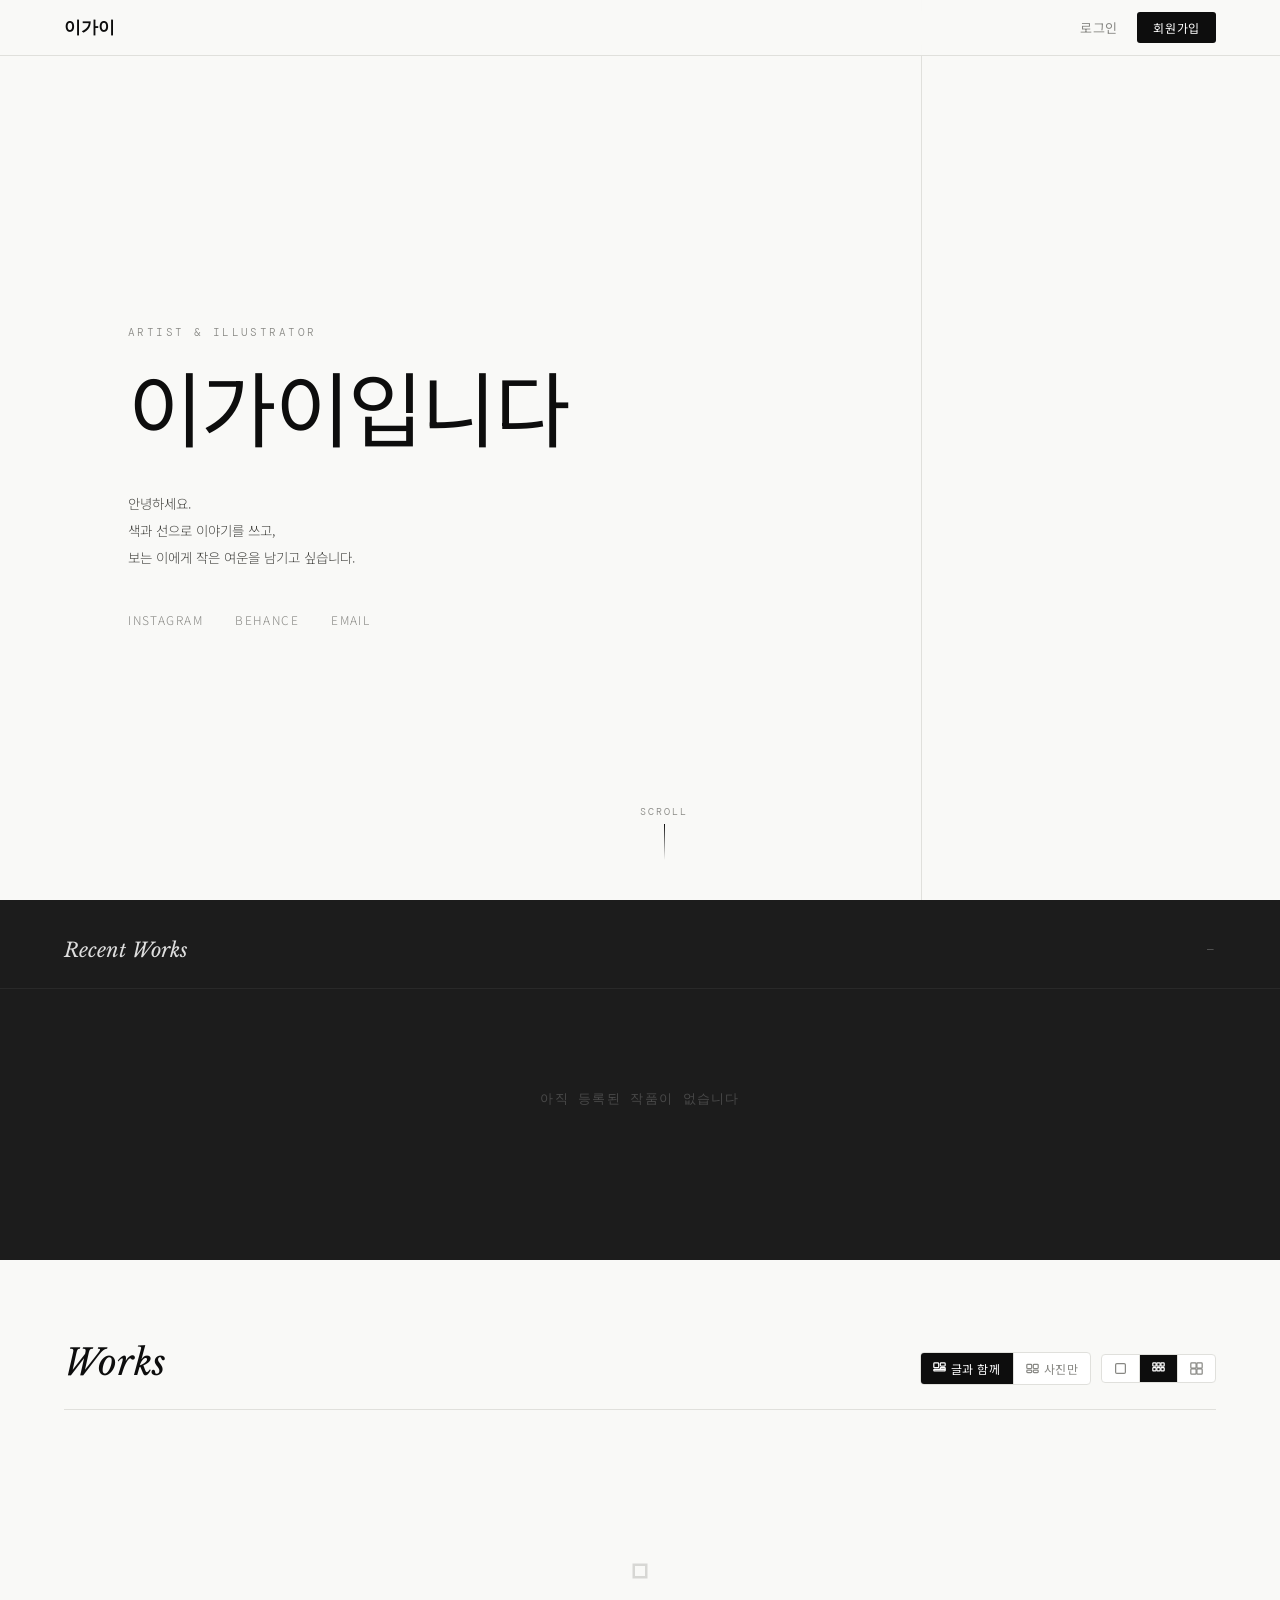
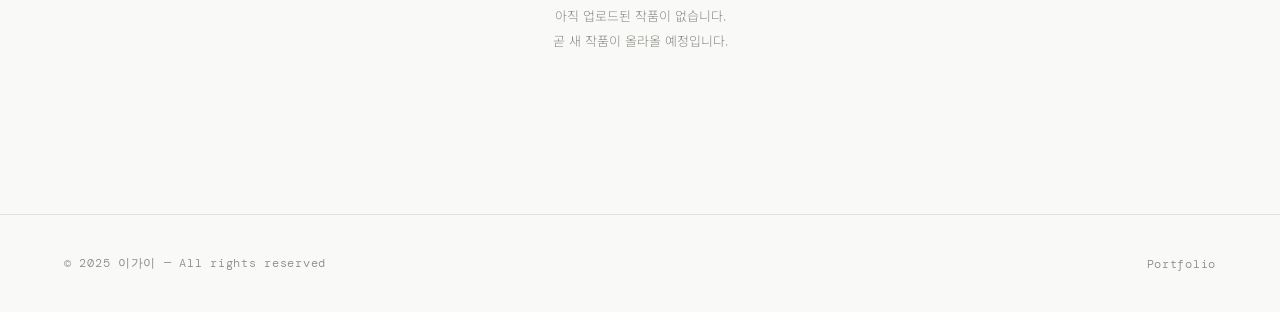
==== commit 30b7b7b3: "Add files via upload" ====
--- a/index.html
+++ b/index.html
@@ -1,461 +1,253 @@
-<!DOCTYPE html>
-<html lang="ko">
-<head>
-<meta charset="UTF-8">
-<meta name="viewport" content="width=device-width, initial-scale=1.0">
-<title>My Portfolio</title>
-<link rel="stylesheet" href="portfolio.css">
-<link rel="preconnect" href="https://fonts.googleapis.com">
-<link href="https://fonts.googleapis.com/css2?family=Cormorant+Garamond:ital,wght@0,300;0,400;0,600;1,300;1,400&family=Noto+Sans+KR:wght@300;400;500&display=swap" rel="stylesheet">
-<style>
-  /* ── 비밀번호 모달 ── */
-  #pw-modal {
-    display: none;
-    position: fixed;
-    inset: 0;
-    background: rgba(0,0,0,0.45);
-    z-index: 1100;
-    align-items: center;
-    justify-content: center;
-    backdrop-filter: blur(4px);
-  }
-  #pw-modal.open { display: flex; }
-
-  .pw-box {
-    background: #fff;
-    border-radius: 12px;
-    padding: 2.2rem 2.4rem 2rem;
-    width: 100%;
-    max-width: 340px;
-    text-align: center;
-    animation: fadeIn 0.2s ease;
-  }
-
-  .pw-title {
-    font-family: 'Cormorant Garamond', serif;
-    font-size: 22px;
-    font-weight: 400;
-    color: #1a1a1a;
-    margin-bottom: 0.4rem;
-  }
-
-  .pw-sub {
-    font-size: 13px;
-    color: #888;
-    margin-bottom: 1.4rem;
-    font-family: 'Noto Sans KR', sans-serif;
-    font-weight: 300;
-  }
-
-  .pw-input {
-    width: 100%;
-    border: 1.5px solid #E5E0D8;
-    border-radius: 8px;
-    padding: 11px 14px;
-    font-size: 20px;
-    text-align: center;
-    letter-spacing: 0.4em;
-    font-family: 'Noto Sans KR', sans-serif;
-    outline: none;
-    transition: border-color 0.2s;
-    box-sizing: border-box;
-  }
-  .pw-input:focus { border-color: #C4703F; }
-
-  .pw-error {
-    font-size: 12px;
-    color: #e53e3e;
-    margin: 0.6rem 0 0;
-    min-height: 18px;
-    font-family: 'Noto Sans KR', sans-serif;
-  }
-
-  .pw-actions {
-    display: flex;
-    gap: 0.7rem;
-    margin-top: 1.4rem;
-    justify-content: center;
-  }
-
-  @keyframes shake {
-    0%,100% { transform: translateX(0); }
-    20%      { transform: translateX(-8px); }
-    40%      { transform: translateX(8px); }
-    60%      { transform: translateX(-5px); }
-    80%      { transform: translateX(5px); }
-  }
-  .pw-box.shake { animation: shake 0.35s ease; }
-</style>
-</head>
-<body>
-
-<!-- ── HERO ── -->
-<section id="hero">
-  <p class="hero-eyebrow">Artist & Illustrator</p>
-  <h1 class="hero-name"><br><em>이가이 입니다</em></h1>
-  <p class="hero-desc">
-    안녕하세요. <br>
-    색과 선으로 이야기를 쓰고, 보는 이에게 작은 여운을 남기고 싶습니다.
-  </p>
-  <div class="hero-links">
-    <a href="#">Instagram</a>
-    <a href="#">Behance</a>
-    <a href="#">rkdl.8072@gmail.com</a>
-  </div>
-  <div class="hero-rule" data-text="PORTFOLIO"></div>
-  <div class="scroll-hint">
-    <span>Scroll</span>
-    <div class="scroll-line"></div>
-  </div>
-</section>
-
-<!-- ── GALLERY ── -->
-<section id="gallery-section">
-  <div class="section-header">
-    <h2 class="section-title">Works</h2>
-    <div style="display:flex;gap:0.7rem;align-items:center;flex-wrap:wrap;">
-
-      <!-- Mode: photo only / with text -->
-      <div class="ctrl-group">
-        <button class="ctrl-btn active" id="btn-mode-full" onclick="setMode('full')">
-          <svg viewBox="0 0 16 16" fill="none" stroke="currentColor" stroke-width="1.5">
-            <rect x="1" y="1" width="6" height="6" rx="1"/><rect x="9" y="1" width="6" height="4" rx="1"/>
-            <rect x="9" y="7" width="6" height="2" rx="0.5"/><rect x="1" y="9" width="14" height="2" rx="0.5"/>
-          </svg>
-          글과 함께
-        </button>
-        <button class="ctrl-btn" id="btn-mode-photo" onclick="setMode('photo')">
-          <svg viewBox="0 0 16 16" fill="none" stroke="currentColor" stroke-width="1.5">
-            <rect x="1" y="3" width="6" height="5" rx="1"/><rect x="9" y="3" width="6" height="5" rx="1"/>
-            <rect x="1" y="10" width="6" height="3" rx="1"/><rect x="9" y="10" width="6" height="3" rx="1"/>
-          </svg>
-          사진만
-        </button>
-      </div>
-
-      <!-- Grid size -->
-      <div class="ctrl-group">
-        <button class="ctrl-btn" id="btn-size-1" onclick="setGrid(1)" title="크게보기">
-          <svg viewBox="0 0 16 16" fill="none" stroke="currentColor" stroke-width="1.5">
-            <rect x="2" y="2" width="12" height="12" rx="1.5"/>
-          </svg>
-        </button>
-        <button class="ctrl-btn active" id="btn-size-3" onclick="setGrid(3)" title="보통">
-          <svg viewBox="0 0 16 16" fill="none" stroke="currentColor" stroke-width="1.5">
-            <rect x="1" y="1" width="4" height="4" rx="0.8"/><rect x="6" y="1" width="4" height="4" rx="0.8"/><rect x="11" y="1" width="4" height="4" rx="0.8"/>
-            <rect x="1" y="7" width="4" height="4" rx="0.8"/><rect x="6" y="7" width="4" height="4" rx="0.8"/><rect x="11" y="7" width="4" height="4" rx="0.8"/>
-            <rect x="1" y="13" width="4" height="4" rx="0.8"/><rect x="6" y="13" width="4" height="4" rx="0.8"/><rect x="11" y="13" width="4" height="4" rx="0.8"/>
-          </svg>
-        </button>
-        <button class="ctrl-btn" id="btn-size-2" onclick="setGrid(2)" title="작게보기">
-          <svg viewBox="0 0 16 16" fill="none" stroke="currentColor" stroke-width="1.5">
-            <rect x="1" y="1" width="6.5" height="6.5" rx="1"/><rect x="8.5" y="1" width="6.5" height="6.5" rx="1"/>
-            <rect x="1" y="8.5" width="6.5" height="6.5" rx="1"/><rect x="8.5" y="8.5" width="6.5" height="6.5" rx="1"/>
-          </svg>
-        </button>
-      </div>
-
-      <!-- Upload (admin only) -->
-      <button class="upload-btn" onclick="openUpload()">
-        <svg width="14" height="14" viewBox="0 0 16 16" fill="none" stroke="currentColor" stroke-width="2">
-          <line x1="8" y1="12" x2="8" y2="4"/><polyline points="4,8 8,4 12,8"/>
-          <line x1="2" y1="14" x2="14" y2="14"/>
-        </svg>
-        업로드
-      </button>
-    </div>
-  </div>
-
-  <div id="gallery-grid" class="layout-grid-3 mode-full">
-    <div class="empty-state">
-      <div class="empty-icon">🖼</div>
-      <p>아직 업로드된 작품이 없습니다.<br>우측 하단 버튼으로 관리자 모드를 켜고 작품을 올려보세요.</p>
-    </div>
-  </div>
-</section>
-
-<!-- ── LIGHTBOX ── -->
-<div id="lightbox" onclick="closeLightbox(event)">
-  <button class="lb-close" onclick="closeLightbox(null, true)">×</button>
-  <div class="lb-inner">
-    <div class="lb-img"><img id="lb-img-el" src="" alt=""></div>
-    <div class="lb-info">
-      <p class="lb-date" id="lb-date"></p>
-      <h2 class="lb-title" id="lb-title"></h2>
-      <p class="lb-desc" id="lb-desc"></p>
-    </div>
-  </div>
-</div>
-
-<!-- ── UPLOAD MODAL ── -->
-<div id="upload-modal" onclick="closeUpload(event)">
-  <div class="modal-box">
-    <h3>새 작품 올리기</h3>
-    <div class="form-group">
-      <label>이미지</label>
-      <div class="drop-zone" id="drop-zone" onclick="document.getElementById('file-input').click()">
-        <svg width="28" height="28" viewBox="0 0 24 24" fill="none" stroke="#bbb" stroke-width="1.5">
-          <rect x="3" y="3" width="18" height="18" rx="3"/>
-          <circle cx="8.5" cy="8.5" r="1.5"/>
-          <polyline points="21,15 16,10 5,21"/>
-        </svg>
-        <p>클릭하거나 이미지를 드래그하세요</p>
-      </div>
-      <input type="file" id="file-input" accept="image/*" style="display:none" onchange="previewFile(this)">
-      <img id="preview-img" alt="미리보기">
-    </div>
-    <div class="form-group">
-      <label>제목</label>
-      <input type="text" id="input-title" placeholder="작품 제목">
-    </div>
-    <div class="form-group">
-      <label>설명 (선택)</label>
-      <textarea id="input-desc" placeholder="작품에 대한 이야기를 적어주세요..."></textarea>
-    </div>
-    <div class="modal-actions">
-      <button class="btn-cancel" onclick="closeUpload(null, true)">취소</button>
-      <button class="btn-submit" onclick="submitWork()">올리기</button>
-    </div>
-  </div>
-</div>
-
-<!-- ── PASSWORD MODAL ── -->
-<div id="pw-modal" onclick="closePwModal(event)">
-  <div class="pw-box" id="pw-box">
-    <p class="pw-title">관리자 인증</p>
-    <p class="pw-sub">비밀번호를 입력하세요</p>
-    <input type="password" id="pw-input" class="pw-input" placeholder="••••" maxlength="20"
-      onkeydown="if(event.key==='Enter') confirmPw()">
-    <p class="pw-error" id="pw-error"></p>
-    <div class="pw-actions">
-      <button class="btn-cancel" onclick="closePwModal(null, true)">취소</button>
-      <button class="btn-submit" onclick="confirmPw()">확인</button>
-    </div>
-  </div>
-</div>
-
-<!-- Admin toggle -->
-<button class="admin-toggle" id="admin-btn" onclick="toggleAdmin()">관리자</button>
-
-<script>
-  // ── State ──
-  let works = JSON.parse(localStorage.getItem('portfolio-works') || '[]');
-  let currentMode = 'full';
-  let currentGrid = 3;
-  let isAdmin = false;
-  let fileData = null;
-
-  // ── Render ──
-  function render() {
-    const grid = document.getElementById('gallery-grid');
-    grid.innerHTML = '';
-
-    if (works.length === 0) {
-      grid.innerHTML = `<div class="empty-state">
-        <div class="empty-icon">🖼</div>
-        <p>아직 업로드된 작품이 없습니다.<br>우측 하단 버튼으로 관리자 모드를 켜고 작품을 올려보세요.</p>
-      </div>`;
-      return;
-    }
-
-    works.forEach((w, i) => {
-      const card = document.createElement('div');
-      card.className = 'card';
-      card.innerHTML = `
-        <div class="card-img-wrap" style="position:relative">
-          <img src="${w.img}" alt="${w.title}" loading="lazy">
-          <button class="card-delete" onclick="deleteWork(event, ${i})">×</button>
-        </div>
-        <div class="card-body">
-          <p class="card-date">${w.date}</p>
-          <h3 class="card-title">${w.title}</h3>
-          <p class="card-desc">${w.desc || ''}</p>
-        </div>`;
-      card.querySelector('.card-img-wrap img').addEventListener('click', () => openLightbox(w));
-      grid.appendChild(card);
-
-      // stagger animation
-      card.style.opacity = '0';
-      card.style.transform = 'translateY(16px)';
-      setTimeout(() => {
-        card.style.transition = 'opacity 0.5s ease, transform 0.5s ease';
-        card.style.opacity = '1';
-        card.style.transform = 'translateY(0)';
-      }, i * 60);
-    });
-  }
-
-  // ── Layout controls ──
-  function setMode(mode) {
-    currentMode = mode;
-    const grid = document.getElementById('gallery-grid');
-    grid.classList.remove('mode-full', 'mode-photo');
-    grid.classList.add('mode-' + mode);
-    document.getElementById('btn-mode-full').classList.toggle('active', mode === 'full');
-    document.getElementById('btn-mode-photo').classList.toggle('active', mode === 'photo');
-  }
-
-  function setGrid(n) {
-    currentGrid = n;
-    const grid = document.getElementById('gallery-grid');
-    grid.classList.remove('layout-grid-1', 'layout-grid-2', 'layout-grid-3');
-    grid.classList.add('layout-grid-' + n);
-    [1,2,3].forEach(x => document.getElementById('btn-size-'+x).classList.toggle('active', x === n));
-  }
-
-  // ── Lightbox ──
-  function openLightbox(w) {
-    document.getElementById('lb-img-el').src = w.img;
-    document.getElementById('lb-title').textContent = w.title;
-    document.getElementById('lb-date').textContent = w.date;
-    document.getElementById('lb-desc').textContent = w.desc || '';
-    document.getElementById('lightbox').classList.add('open');
-    document.body.style.overflow = 'hidden';
-  }
-
-  function closeLightbox(e, force) {
-    if (!force && e && e.target !== document.getElementById('lightbox')) return;
-    document.getElementById('lightbox').classList.remove('open');
-    document.body.style.overflow = '';
-  }
-
-  // ── Upload ──
-  function openUpload() {
-    document.getElementById('upload-modal').classList.add('open');
-    document.body.style.overflow = 'hidden';
-  }
-
-  function closeUpload(e, force) {
-    if (!force && e && e.target !== document.getElementById('upload-modal')) return;
-    document.getElementById('upload-modal').classList.remove('open');
-    document.body.style.overflow = '';
-    resetForm();
-  }
-
-  function resetForm() {
-    fileData = null;
-    document.getElementById('file-input').value = '';
-    document.getElementById('input-title').value = '';
-    document.getElementById('input-desc').value = '';
-    document.getElementById('preview-img').style.display = 'none';
-  }
-
-  function previewFile(input) {
-    if (!input.files[0]) return;
-    const reader = new FileReader();
-    reader.onload = e => {
-      fileData = e.target.result;
-      const img = document.getElementById('preview-img');
-      img.src = fileData;
-      img.style.display = 'block';
-    };
-    reader.readAsDataURL(input.files[0]);
-  }
-
-  function submitWork() {
-    const title = document.getElementById('input-title').value.trim();
-    if (!fileData) { alert('이미지를 선택해주세요.'); return; }
-    if (!title) { alert('제목을 입력해주세요.'); return; }
-    const now = new Date();
-    const date = `${now.getFullYear()}.${String(now.getMonth()+1).padStart(2,'0')}.${String(now.getDate()).padStart(2,'0')}`;
-    works.unshift({ img: fileData, title, desc: document.getElementById('input-desc').value.trim(), date });
-    save();
-    render();
-    closeUpload(null, true);
-  }
-
-  function deleteWork(e, i) {
-    e.stopPropagation();
-    if (!confirm('이 작품을 삭제할까요?')) return;
-    works.splice(i, 1);
-    save();
-    render();
-  }
-
-  function save() {
-    try { localStorage.setItem('portfolio-works', JSON.stringify(works)); } catch(e) {}
-  }
-
-  // ── Admin + Password ──
-  const ADMIN_PW = '1234';
-
-  function toggleAdmin() {
-    if (isAdmin) {
-      // 관리자 → 뷰어 모드: 바로 전환
-      isAdmin = false;
-      document.body.classList.remove('admin-mode');
-      document.getElementById('admin-btn').classList.remove('active');
-      document.getElementById('admin-btn').textContent = '관리자';
-    } else {
-      // 뷰어 → 관리자 모드: 비밀번호 확인
-      openPwModal();
-    }
-  }
-
-  function openPwModal() {
-    document.getElementById('pw-input').value = '';
-    document.getElementById('pw-error').textContent = '';
-    document.getElementById('pw-modal').classList.add('open');
-    document.body.style.overflow = 'hidden';
-    setTimeout(() => document.getElementById('pw-input').focus(), 120);
-  }
-
-  function closePwModal(e, force) {
-    if (!force && e && e.target !== document.getElementById('pw-modal')) return;
-    document.getElementById('pw-modal').classList.remove('open');
-    document.body.style.overflow = '';
-  }
-
-  function confirmPw() {
-    const val = document.getElementById('pw-input').value;
-    if (val === ADMIN_PW) {
-      isAdmin = true;
-      document.body.classList.add('admin-mode');
-      document.getElementById('admin-btn').classList.add('active');
-      document.getElementById('admin-btn').textContent = '뷰어 모드';
-      closePwModal(null, true);
-    } else {
-      document.getElementById('pw-error').textContent = '비밀번호가 틀렸습니다.';
-      document.getElementById('pw-input').value = '';
-      document.getElementById('pw-input').focus();
-      // 흔들기 애니메이션
-      const box = document.getElementById('pw-box');
-      box.classList.remove('shake');
-      void box.offsetWidth;
-      box.classList.add('shake');
-    }
-  }
-
-  // ── Drag & drop ──
-  const dz = document.getElementById('drop-zone');
-  dz.addEventListener('dragover', e => { e.preventDefault(); dz.classList.add('dragover'); });
-  dz.addEventListener('dragleave', () => dz.classList.remove('dragover'));
-  dz.addEventListener('drop', e => {
-    e.preventDefault(); dz.classList.remove('dragover');
-    const file = e.dataTransfer.files[0];
-    if (file && file.type.startsWith('image/')) {
-      const reader = new FileReader();
-      reader.onload = ev => {
-        fileData = ev.target.result;
-        const img = document.getElementById('preview-img');
-        img.src = fileData;
-        img.style.display = 'block';
-      };
-      reader.readAsDataURL(file);
-    }
-  });
-
-  // ESC close
-  document.addEventListener('keydown', e => {
-    if (e.key === 'Escape') {
-      closeLightbox(null, true);
-      closeUpload(null, true);
-      closePwModal(null, true);
-    }
-  });
-
-  // Init
-  render();
-</script>
-</body>
-</html>
+<!DOCTYPE html>
+<html lang="ko">
+<head>
+<meta charset="UTF-8">
+<meta name="viewport" content="width=device-width, initial-scale=1.0">
+<title>이가이 — Portfolio</title>
+<link rel="preconnect" href="https://fonts.googleapis.com">
+<link href="https://fonts.googleapis.com/css2?family=Libre+Baskerville:ital,wght@0,400;0,700;1,400&family=Noto+Sans+KR:wght@300;400;500&family=DM+Mono:ital@0;1&display=swap" rel="stylesheet">
+<link rel="stylesheet" href="style.css">
+</head>
+<body>
+
+<!-- ─── NAV ─── -->
+<nav id="nav">
+  <a href="#" class="nav-logo">이가이</a>
+  <div class="nav-right" id="nav-right">
+    <span class="nav-user-name" id="nav-username" style="display:none"></span>
+    <button class="nav-btn" id="nav-login-btn" onclick="openAuth('login')">로그인</button>
+    <button class="nav-btn-solid" id="nav-signup-btn" onclick="openAuth('signup')">회원가입</button>
+    <button class="nav-btn" id="nav-logout-btn" style="display:none" onclick="logout()">로그아웃</button>
+  </div>
+</nav>
+
+<!-- ─── HERO (애니메이션은 CSS keyframes로 처리) ─── -->
+<section id="hero">
+  <div class="hero-line"></div>
+  <p class="hero-eyebrow">Artist &amp; Illustrator</p>
+  <h1 class="hero-name">이가이입니다</h1>
+  <p class="hero-desc">
+    안녕하세요.<br>
+    색과 선으로 이야기를 쓰고,<br>보는 이에게 작은 여운을 남기고 싶습니다.
+  </p>
+  <div class="hero-links">
+    <a href="#">Instagram</a>
+    <a href="#">Behance</a>
+    <a href="#">Email</a>
+  </div>
+  <div class="scroll-hint">
+    <span>Scroll</span>
+    <div class="scroll-line"></div>
+  </div>
+</section>
+
+<!-- ─── RECENT SLIDER ─── -->
+<!-- reveal-section: 뷰포트 진입 시 아래에서 위로 슬라이드업 -->
+<section id="slider-section" class="reveal-section">
+  <div class="slider-header reveal-child">
+    <h2>Recent Works</h2>
+    <span id="slider-count">—</span>
+  </div>
+  <div class="slider-track-wrap reveal-child" id="slider-wrap">
+    <div class="slider-track" id="slider-track"></div>
+    <button class="slider-arrow prev" id="slider-prev" onclick="slidePrev()">&#8592;</button>
+    <button class="slider-arrow next" id="slider-next" onclick="slideNext()">&#8594;</button>
+  </div>
+  <div class="slider-dots reveal-child" id="slider-dots"></div>
+</section>
+
+<!-- ─── GALLERY ─── -->
+<!-- reveal-section: 뷰포트 진입 시 아래에서 위로 슬라이드업 -->
+<section id="gallery-section" class="reveal-section">
+  <div class="section-header reveal-child">
+    <h2 class="section-title">Works</h2>
+    <div style="display:flex;gap:0.6rem;align-items:center;flex-wrap:wrap">
+      <div class="ctrl-group">
+        <button class="ctrl-btn active" id="btn-mode-full" onclick="setMode('full')">
+          <svg viewBox="0 0 16 16" fill="none" stroke="currentColor" stroke-width="1.5">
+            <rect x="1" y="1" width="6" height="6" rx="1"/><rect x="9" y="1" width="6" height="4" rx="1"/>
+            <rect x="9" y="7" width="6" height="2" rx="0.5"/><rect x="1" y="9" width="14" height="2" rx="0.5"/>
+          </svg>
+          글과 함께
+        </button>
+        <button class="ctrl-btn" id="btn-mode-photo" onclick="setMode('photo')">
+          <svg viewBox="0 0 16 16" fill="none" stroke="currentColor" stroke-width="1.5">
+            <rect x="1" y="3" width="6" height="5" rx="1"/><rect x="9" y="3" width="6" height="5" rx="1"/>
+            <rect x="1" y="10" width="6" height="3" rx="1"/><rect x="9" y="10" width="6" height="3" rx="1"/>
+          </svg>
+          사진만
+        </button>
+      </div>
+      <div class="ctrl-group">
+        <button class="ctrl-btn" id="btn-size-1" onclick="setGrid(1)" title="크게보기">
+          <svg viewBox="0 0 16 16" fill="none" stroke="currentColor" stroke-width="1.5"><rect x="2" y="2" width="12" height="12" rx="1.5"/></svg>
+        </button>
+        <button class="ctrl-btn active" id="btn-size-3" onclick="setGrid(3)" title="보통">
+          <svg viewBox="0 0 16 16" fill="none" stroke="currentColor" stroke-width="1.5">
+            <rect x="1" y="1" width="4" height="4" rx="0.8"/><rect x="6" y="1" width="4" height="4" rx="0.8"/><rect x="11" y="1" width="4" height="4" rx="0.8"/>
+            <rect x="1" y="7" width="4" height="4" rx="0.8"/><rect x="6" y="7" width="4" height="4" rx="0.8"/><rect x="11" y="7" width="4" height="4" rx="0.8"/>
+          </svg>
+        </button>
+        <button class="ctrl-btn" id="btn-size-2" onclick="setGrid(2)" title="두칸">
+          <svg viewBox="0 0 16 16" fill="none" stroke="currentColor" stroke-width="1.5">
+            <rect x="1" y="1" width="6.5" height="6.5" rx="1"/><rect x="8.5" y="1" width="6.5" height="6.5" rx="1"/>
+            <rect x="1" y="8.5" width="6.5" height="6.5" rx="1"/><rect x="8.5" y="8.5" width="6.5" height="6.5" rx="1"/>
+          </svg>
+        </button>
+      </div>
+      <button class="upload-btn" onclick="openUpload()">
+        <svg width="13" height="13" viewBox="0 0 16 16" fill="none" stroke="currentColor" stroke-width="2">
+          <line x1="8" y1="12" x2="8" y2="4"/><polyline points="4,8 8,4 12,8"/>
+          <line x1="2" y1="14" x2="14" y2="14"/>
+        </svg>
+        업로드
+      </button>
+    </div>
+  </div>
+  <div id="gallery-grid" class="layout-grid-3 mode-full"></div>
+</section>
+
+<!-- ─── FOOTER ─── -->
+<footer class="reveal-section">
+  <p>© 2025 이가이 — All rights reserved</p>
+  <p>Portfolio</p>
+</footer>
+
+<!-- ─── LIGHTBOX ─── -->
+<div id="lightbox" onclick="closeLightbox(event)">
+  <button class="lb-close" onclick="closeLightbox(null,true)">×</button>
+  <div class="lb-inner">
+    <div class="lb-img"><img id="lb-img-el" src="" alt=""></div>
+    <div class="lb-info">
+      <p class="lb-date" id="lb-date"></p>
+      <h2 class="lb-title" id="lb-title"></h2>
+      <p class="lb-desc" id="lb-desc"></p>
+      <div class="lb-comments">
+        <h4>댓글</h4>
+        <div class="comment-list" id="comment-list"></div>
+        <div id="comment-form-wrap"></div>
+      </div>
+    </div>
+  </div>
+</div>
+
+<!-- ─── UPLOAD MODAL ─── -->
+<div class="modal-overlay" id="upload-modal" onclick="closeUpload(event)">
+  <div class="modal-box">
+    <h3>새 작품 올리기</h3>
+    <div class="form-group">
+      <label>이미지</label>
+      <div class="drop-zone" id="drop-zone" onclick="document.getElementById('file-input').click()">
+        <svg width="26" height="26" viewBox="0 0 24 24" fill="none" stroke="#bbb" stroke-width="1.5">
+          <rect x="3" y="3" width="18" height="18" rx="3"/>
+          <circle cx="8.5" cy="8.5" r="1.5"/>
+          <polyline points="21,15 16,10 5,21"/>
+        </svg>
+        <p>클릭하거나 이미지를 드래그하세요</p>
+      </div>
+      <input type="file" id="file-input" accept="image/*" style="display:none" onchange="previewFile(this)">
+      <img id="preview-img" alt="미리보기">
+    </div>
+    <div class="form-group">
+      <label>제목</label>
+      <input type="text" id="input-title" placeholder="작품 제목">
+    </div>
+    <div class="form-group">
+      <label>설명 (선택)</label>
+      <textarea id="input-desc" placeholder="작품에 대한 이야기를 적어주세요..."></textarea>
+    </div>
+    <div class="modal-actions">
+      <button class="btn-cancel" onclick="closeUpload(null,true)">취소</button>
+      <button class="btn-submit" onclick="submitWork()">올리기</button>
+    </div>
+  </div>
+</div>
+
+<!-- ─── EDIT MODAL ─── -->
+<div class="modal-overlay" id="edit-modal" onclick="closeEdit(event)">
+  <div class="modal-box">
+    <h3>작품 수정</h3>
+    <div class="form-group">
+      <label>이미지 변경 (선택)</label>
+      <div class="drop-zone" id="edit-drop-zone" onclick="document.getElementById('edit-file-input').click()">
+        <svg width="26" height="26" viewBox="0 0 24 24" fill="none" stroke="#bbb" stroke-width="1.5">
+          <rect x="3" y="3" width="18" height="18" rx="3"/>
+          <circle cx="8.5" cy="8.5" r="1.5"/>
+          <polyline points="21,15 16,10 5,21"/>
+        </svg>
+        <p>클릭하거나 이미지를 드래그하세요</p>
+      </div>
+      <input type="file" id="edit-file-input" accept="image/*" style="display:none" onchange="previewEditFile(this)">
+      <img id="edit-preview-img" alt="미리보기">
+    </div>
+    <div class="form-group">
+      <label>제목</label>
+      <input type="text" id="edit-title" placeholder="작품 제목">
+    </div>
+    <div class="form-group">
+      <label>설명 (선택)</label>
+      <textarea id="edit-desc" placeholder="작품에 대한 이야기를 적어주세요..."></textarea>
+    </div>
+    <div class="modal-actions">
+      <button class="btn-cancel" onclick="closeEdit(null,true)">취소</button>
+      <button class="btn-submit" onclick="submitEdit()">저장</button>
+    </div>
+  </div>
+</div>
+
+<!-- ─── AUTH MODAL ─── -->
+<div class="modal-overlay" id="auth-modal" onclick="closeAuth(event)">
+  <div class="modal-box">
+    <div class="auth-tabs">
+      <div class="auth-tab active" id="tab-login" onclick="switchTab('login')">로그인</div>
+      <div class="auth-tab" id="tab-signup" onclick="switchTab('signup')">회원가입</div>
+    </div>
+    <!-- Login -->
+    <div id="form-login">
+      <div class="form-group">
+        <label>아이디</label>
+        <input type="text" id="login-id" placeholder="아이디를 입력하세요" onkeydown="if(event.key==='Enter')doLogin()">
+      </div>
+      <div class="form-group">
+        <label>비밀번호</label>
+        <input type="password" id="login-pw" placeholder="비밀번호를 입력하세요" onkeydown="if(event.key==='Enter')doLogin()">
+      </div>
+      <p class="form-error" id="login-error"></p>
+      <div class="modal-actions">
+        <button class="btn-cancel" onclick="closeAuth(null,true)">취소</button>
+        <button class="btn-submit" onclick="doLogin()">로그인</button>
+      </div>
+    </div>
+    <!-- Signup -->
+    <div id="form-signup" style="display:none">
+      <div class="form-group">
+        <label>아이디</label>
+        <input type="text" id="signup-id" placeholder="사용할 아이디를 입력하세요">
+      </div>
+      <div class="form-group">
+        <label>닉네임</label>
+        <input type="text" id="signup-name" placeholder="이름 또는 닉네임">
+      </div>
+      <div class="form-group">
+        <label>비밀번호</label>
+        <input type="password" id="signup-pw" placeholder="비밀번호 (6자 이상)">
+      </div>
+      <div class="form-group">
+        <label>비밀번호 확인</label>
+        <input type="password" id="signup-pw2" placeholder="비밀번호를 다시 입력하세요" onkeydown="if(event.key==='Enter')doSignup()">
+      </div>
+      <p class="form-error" id="signup-error"></p>
+      <div class="modal-actions">
+        <button class="btn-cancel" onclick="closeAuth(null,true)">취소</button>
+        <button class="btn-submit" onclick="doSignup()">가입하기</button>
+      </div>
+    </div>
+  </div>
+</div>
+
+<!-- Admin toggle -->
+<button class="admin-toggle" id="admin-btn" onclick="toggleAdminMode()">관리</button>
+
+<script src="main.js"></script>
+</body>
+</html>
--- a/style.css
+++ b/style.css
@@ -0,0 +1,427 @@
+:root {
+  --bg: #f9f9f7;
+  --white: #ffffff;
+  --black: #0d0d0d;
+  --gray-100: #f3f3f1;
+  --gray-200: #e8e8e5;
+  --gray-300: #d0d0cc;
+  --gray-500: #888884;
+  --gray-700: #444440;
+  --border: #e0e0dc;
+  --accent: #0d0d0d;
+}
+
+*{box-sizing:border-box;margin:0;padding:0}
+html{scroll-behavior:smooth}
+body{
+  background:var(--bg);
+  color:var(--black);
+  font-family:'Noto Sans KR',sans-serif;
+  font-weight:300;
+  min-height:100vh;
+  overflow-x:hidden;
+}
+
+/* ─── NAV ─── */
+#nav{
+  position:fixed;top:0;left:0;right:0;
+  height:56px;
+  background:rgba(249,249,247,0.92);
+  backdrop-filter:blur(12px);
+  border-bottom:1px solid var(--border);
+  display:flex;align-items:center;justify-content:space-between;
+  padding:0 5vw;
+  z-index:500;
+}
+.nav-logo{
+  font-family:'Libre Baskerville',serif;
+  font-size:17px;font-weight:700;letter-spacing:-0.01em;
+  color:var(--black);text-decoration:none;
+}
+.nav-logo em{font-style:italic;font-weight:400}
+.nav-right{display:flex;align-items:center;gap:1.2rem}
+.nav-btn{
+  background:none;border:none;cursor:pointer;
+  font-size:13px;font-family:'Noto Sans KR',sans-serif;font-weight:400;
+  color:var(--gray-500);letter-spacing:0.04em;
+  transition:color 0.2s;padding:4px 0;
+}
+.nav-btn:hover{color:var(--black)}
+.nav-btn-solid{
+  background:var(--black);color:#fff;
+  border:none;cursor:pointer;
+  font-size:12px;font-family:'Noto Sans KR',sans-serif;font-weight:400;
+  letter-spacing:0.06em;padding:7px 16px;border-radius:3px;
+  transition:opacity 0.2s;
+}
+.nav-btn-solid:hover{opacity:0.75}
+.nav-user-name{
+  font-size:12px;color:var(--gray-500);letter-spacing:0.04em;
+  font-family:'DM Mono',monospace;
+}
+
+/* ─── HERO ─── */
+#hero{
+  min-height:100vh;
+  display:flex;flex-direction:column;
+  justify-content:center;align-items:flex-start;
+  padding:0 10vw;
+  position:relative;overflow:hidden;
+  padding-top:56px;
+}
+.hero-line{
+  position:absolute;top:0;bottom:0;right:28vw;
+  width:1px;background:var(--border);pointer-events:none;
+}
+.hero-eyebrow{
+  font-family:'DM Mono',monospace;font-size:11px;
+  color:var(--gray-500);letter-spacing:0.22em;text-transform:uppercase;
+  margin-bottom:1.5rem;opacity:0;
+  animation:fadeUp 0.7s 0.3s ease forwards;
+}
+.hero-name{
+  font-family:'Noto Sans KR',sans-serif;
+  font-size:clamp(48px,7.5vw,82px);font-weight:400;
+  line-height:1.05;letter-spacing:-0.02em;
+  opacity:0;animation:fadeUp 0.8s 0.5s ease forwards;
+}
+.hero-name em{font-style:normal;display:block;}
+.hero-desc{
+  margin-top:2.5rem;max-width:400px;font-size:13.5px;
+  line-height:2;color:var(--gray-700);
+  opacity:0;animation:fadeUp 0.8s 0.7s ease forwards;
+}
+.hero-links{
+  margin-top:2.5rem;display:flex;gap:2rem;
+  opacity:0;animation:fadeUp 0.8s 0.9s ease forwards;
+}
+.hero-links a{
+  font-size:12px;letter-spacing:0.12em;text-transform:uppercase;
+  color:var(--gray-500);text-decoration:none;
+  border-bottom:1px solid transparent;
+  transition:color 0.2s,border-color 0.2s;padding-bottom:2px;
+}
+.hero-links a:hover{color:var(--black);border-color:var(--black)}
+.scroll-hint{
+  position:absolute;bottom:2.5rem;left:50%;transform:translateX(-50%);
+  display:flex;flex-direction:column;align-items:center;gap:6px;
+  opacity:0;animation:fadeUp 1s 1.2s ease forwards;
+}
+.scroll-hint span{font-size:10px;letter-spacing:0.2em;color:var(--gray-500);text-transform:uppercase;font-family:'DM Mono',monospace}
+.scroll-line{width:1px;height:36px;background:linear-gradient(to bottom,var(--black),transparent);animation:scrollPulse 2s ease-in-out infinite}
+
+/* ─── SCROLL REVEAL ─── */
+.reveal-section {
+  opacity: 0;
+  transform: translateY(60px);
+  transition: opacity 0.8s cubic-bezier(0.22, 1, 0.36, 1),
+              transform 0.8s cubic-bezier(0.22, 1, 0.36, 1);
+  will-change: opacity, transform;
+}
+.reveal-section.is-visible {
+  opacity: 1;
+  transform: translateY(0);
+}
+
+/* ─── SLIDER ─── */
+#slider-section{
+  background:#1c1c1c;padding:0;position:relative;overflow:hidden;
+}
+.slider-header{
+  display:flex;align-items:center;justify-content:space-between;
+  padding:2.4rem 5vw 1.6rem;
+  border-bottom:1px solid rgba(255,255,255,0.06);
+}
+.slider-header h2{
+  font-family:'Libre Baskerville',serif;
+  font-size:clamp(16px,2vw,20px);font-weight:400;font-style:italic;
+  color:rgba(255,255,255,0.85);letter-spacing:0;
+}
+.slider-header span{
+  font-family:'DM Mono',monospace;font-size:11px;letter-spacing:0.15em;
+  color:rgba(255,255,255,0.3);text-transform:uppercase;
+}
+.slider-track-wrap{position:relative;overflow:hidden;}
+.slider-track{display:flex;transition:transform 0.7s cubic-bezier(0.77,0,0.175,1);}
+.slide{min-width:100%;position:relative;cursor:pointer;}
+.slide-img{
+  width:100%;height:52vw;max-height:540px;min-height:260px;
+  object-fit:cover;display:block;filter:grayscale(20%);transition:filter 0.4s;
+}
+.slide:hover .slide-img{filter:grayscale(0%)}
+.slide-overlay{
+  position:absolute;inset:0;
+  background:linear-gradient(to top,rgba(0,0,0,0.55) 0%,rgba(0,0,0,0.05) 50%,transparent 100%);
+}
+.slide-info{position:absolute;bottom:2.5rem;left:5vw;right:5vw;}
+.slide-date{
+  font-family:'DM Mono',monospace;font-size:11px;letter-spacing:0.15em;
+  color:rgba(255,255,255,0.5);text-transform:uppercase;margin-bottom:0.6rem;
+}
+.slide-title{
+  font-family:'Libre Baskerville',serif;
+  font-size:clamp(20px,3vw,34px);font-weight:400;
+  color:rgba(255,255,255,0.92);letter-spacing:-0.01em;
+}
+.slider-dots{
+  display:flex;justify-content:center;align-items:center;gap:10px;
+  padding:1.6rem 0;background:#1c1c1c;
+}
+.slider-dot{
+  width:6px;height:6px;border-radius:50%;background:rgba(255,255,255,0.2);
+  border:none;cursor:pointer;padding:0;transition:background 0.3s,transform 0.3s;
+}
+.slider-dot.active{background:#fff;transform:scale(1.3)}
+.slider-arrow{
+  position:absolute;top:50%;transform:translateY(-50%);
+  background:rgba(255,255,255,0.08);border:1px solid rgba(255,255,255,0.12);
+  color:#fff;width:44px;height:44px;border-radius:50%;cursor:pointer;font-size:18px;
+  display:flex;align-items:center;justify-content:center;
+  transition:background 0.2s;z-index:10;
+}
+.slider-arrow:hover{background:rgba(255,255,255,0.18)}
+.slider-arrow.prev{left:3vw}
+.slider-arrow.next{right:3vw}
+.slider-empty{
+  width:100%;height:220px;display:flex;align-items:center;justify-content:center;
+  color:rgba(255,255,255,0.2);font-size:13px;letter-spacing:0.1em;
+  font-family:'DM Mono',monospace;
+}
+
+/* ─── GALLERY ─── */
+#gallery-section{padding:5rem 5vw;max-width:1500px;margin:0 auto;}
+.section-header{
+  display:flex;justify-content:space-between;align-items:flex-end;
+  margin-bottom:2.5rem;padding-bottom:1.5rem;border-bottom:1px solid var(--border);
+}
+.section-title{
+  font-family:'Libre Baskerville',serif;
+  font-size:clamp(26px,3vw,36px);font-weight:400;font-style:italic;
+}
+.view-controls{display:flex;align-items:center;gap:0.6rem;flex-wrap:wrap}
+.ctrl-group{
+  display:flex;background:var(--white);
+  border:1px solid var(--border);border-radius:4px;overflow:hidden;
+}
+.ctrl-btn{
+  background:none;border:none;padding:7px 12px;cursor:pointer;
+  font-size:12px;letter-spacing:0.05em;color:var(--gray-500);
+  font-family:'Noto Sans KR',sans-serif;
+  transition:background 0.15s,color 0.15s;
+  display:flex;align-items:center;gap:5px;white-space:nowrap;
+}
+.ctrl-btn:not(:last-child){border-right:1px solid var(--border)}
+.ctrl-btn.active{background:var(--black);color:#fff}
+.ctrl-btn:hover:not(.active){background:var(--gray-100);color:var(--black)}
+.ctrl-btn svg{width:13px;height:13px;flex-shrink:0}
+.upload-btn{
+  background:var(--black);color:#fff;border:none;
+  padding:8px 16px;border-radius:4px;font-size:12px;
+  font-family:'Noto Sans KR',sans-serif;cursor:pointer;
+  display:none;align-items:center;gap:6px;
+  transition:opacity 0.2s;letter-spacing:0.04em;
+}
+.upload-btn:hover{opacity:0.75}
+body.admin-mode .upload-btn{display:flex!important}
+
+/* Grid */
+#gallery-grid{display:grid;gap:18px;transition:gap 0.3s;}
+#gallery-grid.layout-grid-3{grid-template-columns:repeat(3,1fr)}
+#gallery-grid.layout-grid-2{grid-template-columns:repeat(2,1fr)}
+#gallery-grid.layout-grid-1{grid-template-columns:1fr}
+@media(max-width:900px){
+  #gallery-grid.layout-grid-3{grid-template-columns:repeat(2,1fr)}
+}
+@media(max-width:580px){
+  #gallery-grid.layout-grid-3,
+  #gallery-grid.layout-grid-2{grid-template-columns:1fr}
+}
+
+/* Card */
+.card{
+  background:var(--white);border:1px solid var(--border);overflow:hidden;
+  transition:transform 0.25s,box-shadow 0.25s;cursor:pointer;
+}
+.card:hover{transform:translateY(-3px);box-shadow:0 12px 32px rgba(0,0,0,0.08)}
+.card-img-wrap{position:relative;overflow:hidden;background:var(--gray-100);}
+.card-img-wrap img{
+  width:100%;height:100%;object-fit:cover;display:block;
+  transition:transform 0.5s;filter:grayscale(15%);
+}
+.card:hover .card-img-wrap img{transform:scale(1.04);filter:grayscale(0%)}
+#gallery-grid.layout-grid-3 .card-img-wrap,
+#gallery-grid.layout-grid-2 .card-img-wrap{aspect-ratio:4/3}
+#gallery-grid.layout-grid-1 .card-img-wrap{aspect-ratio:16/7}
+.mode-photo .card-body{display:none}
+.mode-photo .card-img-wrap{aspect-ratio:1/1!important}
+.card-body{padding:1rem 1.2rem 1.2rem}
+.card-date{font-size:11px;color:var(--gray-500);letter-spacing:0.08em;margin-bottom:0.4rem;font-family:'DM Mono',monospace}
+.card-title{font-family:'Libre Baskerville',serif;font-size:17px;font-weight:400;margin-bottom:0.4rem}
+.card-desc{font-size:12.5px;color:var(--gray-700);line-height:1.8;display:-webkit-box;-webkit-line-clamp:2;-webkit-box-orient:vertical;overflow:hidden}
+.card-admin-btns{position:absolute;top:8px;right:8px;display:none;gap:6px;}
+body.admin-mode .card-admin-btns{display:flex}
+.card-edit,.card-delete{
+  background:rgba(0,0,0,0.6);color:#fff;border:none;
+  border-radius:3px;width:28px;height:28px;font-size:13px;
+  cursor:pointer;display:flex;align-items:center;justify-content:center;
+  transition:background 0.2s;
+}
+.card-edit:hover{background:var(--black)}
+.card-delete:hover{background:#c0392b}
+.empty-state{grid-column:1/-1;text-align:center;padding:5rem 2rem;color:var(--gray-500);}
+.empty-state .empty-icon{font-size:40px;margin-bottom:1rem;opacity:0.3}
+.empty-state p{font-size:13px;line-height:1.9}
+
+/* ─── LIGHTBOX ─── */
+#lightbox{
+  display:none;position:fixed;inset:0;
+  background:rgba(5,5,5,0.93);z-index:1000;
+  align-items:center;justify-content:center;
+  padding:2rem;backdrop-filter:blur(8px);
+}
+#lightbox.open{display:flex}
+.lb-inner{
+  background:var(--white);max-width:960px;width:100%;max-height:92vh;
+  display:grid;grid-template-columns:1fr 320px;
+  animation:fadeScale 0.25s ease;overflow:hidden;
+}
+@media(max-width:700px){
+  .lb-inner{grid-template-columns:1fr;grid-template-rows:auto auto}
+}
+.lb-img{background:var(--gray-100);overflow:hidden}
+.lb-img img{width:100%;height:100%;object-fit:contain;max-height:80vh;display:block}
+.lb-info{
+  padding:2rem;display:flex;flex-direction:column;gap:1rem;
+  overflow-y:auto;border-left:1px solid var(--border);
+}
+.lb-close{
+  position:absolute;top:1.5rem;right:1.5rem;
+  background:none;border:none;color:#fff;font-size:26px;cursor:pointer;
+  opacity:0.5;transition:opacity 0.2s;line-height:1;
+}
+.lb-close:hover{opacity:1}
+.lb-title{font-family:'Libre Baskerville',serif;font-size:24px;font-weight:400}
+.lb-date{font-size:11px;color:var(--gray-500);letter-spacing:0.1em;font-family:'DM Mono',monospace}
+.lb-desc{font-size:13.5px;color:var(--gray-700);line-height:1.9}
+.lb-comments{margin-top:auto;padding-top:1rem;border-top:1px solid var(--border)}
+.lb-comments h4{font-size:11px;letter-spacing:0.12em;text-transform:uppercase;color:var(--gray-500);margin-bottom:1rem;font-family:'DM Mono',monospace}
+.comment-list{display:flex;flex-direction:column;gap:0.8rem;max-height:180px;overflow-y:auto;margin-bottom:1rem}
+.comment-item{background:var(--gray-100);padding:0.7rem 0.9rem;border-left:2px solid var(--border);}
+.comment-item .c-author{font-size:11px;font-weight:500;letter-spacing:0.04em;margin-bottom:3px}
+.comment-item .c-text{font-size:12.5px;color:var(--gray-700);line-height:1.7}
+.comment-item .c-date{font-size:10px;color:var(--gray-500);margin-top:3px;font-family:'DM Mono',monospace}
+.comment-item .c-delete{float:right;background:none;border:none;cursor:pointer;font-size:12px;color:var(--gray-500);display:none;}
+.comment-item .c-delete:hover{color:#c0392b}
+body.admin-mode .comment-item .c-delete{display:inline}
+.comment-form{display:flex;flex-direction:column;gap:0.6rem}
+.comment-input{
+  border:1px solid var(--border);padding:8px 10px;
+  font-size:12.5px;font-family:'Noto Sans KR',sans-serif;font-weight:300;
+  resize:none;outline:none;transition:border-color 0.2s;min-height:60px;
+  background:var(--bg);color:var(--black);
+}
+.comment-input:focus{border-color:var(--black)}
+.comment-submit{
+  align-self:flex-end;background:var(--black);color:#fff;border:none;
+  padding:7px 16px;font-size:12px;font-family:'Noto Sans KR',sans-serif;
+  cursor:pointer;transition:opacity 0.2s;letter-spacing:0.04em;
+}
+.comment-submit:hover{opacity:0.7}
+.comment-login-msg{font-size:12px;color:var(--gray-500);text-align:center;padding:0.5rem 0}
+
+/* ─── MODALS ─── */
+.modal-overlay{
+  display:none;position:fixed;inset:0;background:rgba(0,0,0,0.45);
+  z-index:900;align-items:center;justify-content:center;
+  padding:2rem;backdrop-filter:blur(4px);
+}
+.modal-overlay.open{display:flex}
+.modal-box{
+  background:var(--white);width:100%;max-width:460px;padding:2.4rem;
+  animation:fadeScale 0.22s ease;border:1px solid var(--border);
+}
+.modal-box h3{
+  font-family:'Libre Baskerville',serif;font-size:22px;font-weight:400;
+  font-style:italic;margin-bottom:1.8rem;
+}
+.form-group{display:flex;flex-direction:column;gap:5px;margin-bottom:1.1rem}
+.form-group label{font-size:11px;letter-spacing:0.1em;text-transform:uppercase;color:var(--gray-500);font-family:'DM Mono',monospace}
+.form-group input,
+.form-group textarea{
+  border:1px solid var(--border);padding:9px 11px;
+  font-size:13.5px;font-family:'Noto Sans KR',sans-serif;font-weight:300;
+  background:var(--bg);color:var(--black);outline:none;transition:border-color 0.2s;
+}
+.form-group input:focus,
+.form-group textarea:focus{border-color:var(--black)}
+.form-group textarea{resize:vertical;min-height:80px}
+.drop-zone{
+  border:1.5px dashed var(--border);padding:1.8rem;text-align:center;
+  cursor:pointer;transition:border-color 0.2s,background 0.2s;
+}
+.drop-zone:hover,.drop-zone.dragover{border-color:var(--black);background:var(--gray-100)}
+.drop-zone p{font-size:12px;color:var(--gray-500);margin-top:0.5rem}
+#preview-img,#edit-preview-img{
+  max-width:100%;max-height:160px;margin-top:0.6rem;display:none;
+  object-fit:cover;border:1px solid var(--border);
+}
+.modal-actions{display:flex;justify-content:flex-end;gap:0.7rem;margin-top:1.6rem}
+.btn-cancel{
+  background:none;border:1px solid var(--border);padding:8px 18px;
+  font-size:12.5px;font-family:'Noto Sans KR',sans-serif;cursor:pointer;
+  letter-spacing:0.04em;transition:background 0.15s;
+}
+.btn-cancel:hover{background:var(--gray-100)}
+.btn-submit{
+  background:var(--black);color:#fff;border:none;padding:8px 20px;
+  font-size:12.5px;font-family:'Noto Sans KR',sans-serif;cursor:pointer;
+  letter-spacing:0.04em;transition:opacity 0.2s;
+}
+.btn-submit:hover{opacity:0.75}
+.modal-switch{margin-top:1.2rem;text-align:center;font-size:12.5px;color:var(--gray-500);}
+.modal-switch button{
+  background:none;border:none;cursor:pointer;font-size:12.5px;color:var(--black);
+  text-decoration:underline;text-underline-offset:2px;font-family:'Noto Sans KR',sans-serif;
+}
+.form-error{font-size:12px;color:#c0392b;min-height:16px;margin-top:4px}
+.auth-tabs{display:flex;border-bottom:1px solid var(--border);margin-bottom:1.8rem}
+.auth-tab{
+  flex:1;padding:10px;text-align:center;font-size:12.5px;letter-spacing:0.06em;
+  color:var(--gray-500);cursor:pointer;border-bottom:2px solid transparent;
+  margin-bottom:-1px;transition:color 0.2s,border-color 0.2s;font-family:'Noto Sans KR',sans-serif;
+}
+.auth-tab.active{color:var(--black);border-color:var(--black)}
+
+/* Admin floating button */
+.admin-toggle{
+  display:none;position:fixed;bottom:2rem;right:2rem;
+  background:var(--black);color:#fff;border:none;
+  padding:10px 18px;border-radius:30px;font-size:11px;letter-spacing:0.12em;
+  cursor:pointer;opacity:0.5;transition:opacity 0.2s;z-index:200;
+  font-family:'DM Mono',monospace;text-transform:uppercase;
+}
+.admin-toggle:hover{opacity:0.9}
+.admin-toggle.active{background:var(--black);opacity:0.9}
+body.is-admin .admin-toggle{display:block}
+
+/* ─── FOOTER ─── */
+footer{
+  border-top:1px solid var(--border);padding:2.5rem 5vw;
+  display:flex;align-items:center;justify-content:space-between;
+  flex-wrap:wrap;gap:1rem;
+}
+footer p{font-size:12px;color:var(--gray-500);letter-spacing:0.06em;font-family:'DM Mono',monospace}
+
+/* ─── ANIMATIONS ─── */
+@keyframes fadeUp{
+  from{opacity:0;transform:translateY(18px)}
+  to{opacity:1;transform:translateY(0)}
+}
+@keyframes fadeScale{
+  from{opacity:0;transform:scale(0.97)}
+  to{opacity:1;transform:scale(1)}
+}
+@keyframes scrollPulse{
+  0%,100%{opacity:0.3}
+  50%{opacity:1}
+}
